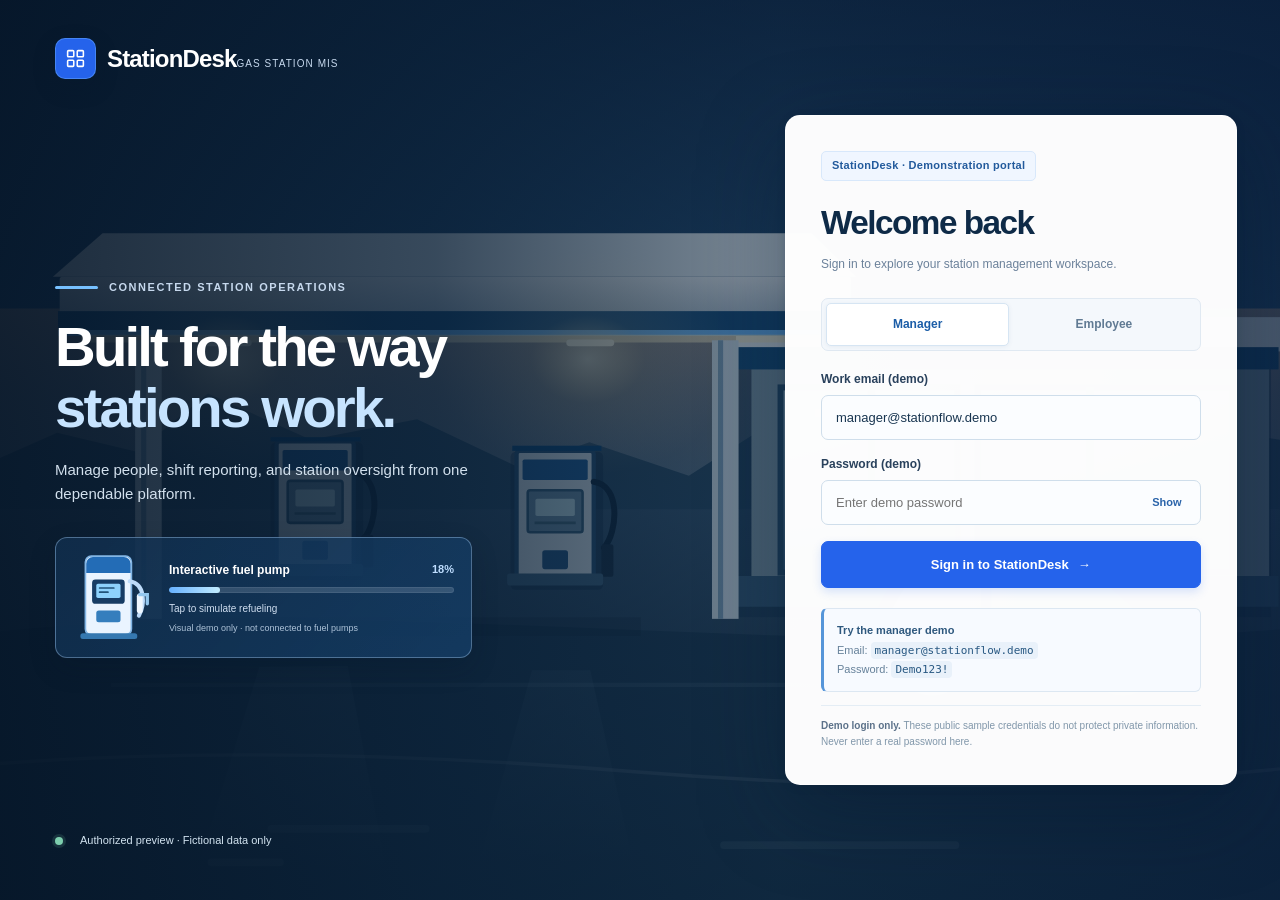
==== frontend-demo/index.html @ 0d411679 "feat(login): add premium station portal with interactive fuel pump" ====
<!doctype html>
<html lang="en">
<head>
  <meta charset="utf-8">
  <meta name="viewport" content="width=device-width, initial-scale=1">
  <meta name="theme-color" content="#2563eb">
  <meta name="description" content="Interactive, fictional Gas Station Management Information System public demo.">
  <meta http-equiv="Content-Security-Policy" content="default-src 'self'; base-uri 'self'; object-src 'none'; script-src 'self'; style-src 'self'; img-src 'self' data:; form-action 'self'">
  <title>StationDesk — Gas Station MIS Operations Portal</title>
  <link rel="stylesheet" href="./styles.css">
  <link rel="stylesheet" href="./workspace.css">
  <link rel="stylesheet" href="./login-portal.css">
  <script src="./core.js" defer></script>
  <script src="./app.js" defer></script>
</head>
<body>
  <div id="app">
    <main class="preload" aria-live="polite"><span class="spinner"></span><span>Preparing StationDesk workspace…</span></main>
  </div>
  <noscript><p class="noscript">This interactive demonstration requires JavaScript.</p></noscript>
</body>
</html>
---- frontend-demo/styles.css ----
/* StationFlow public demo — no external services or fonts */
:root{font-family:Inter,ui-sans-serif,system-ui,-apple-system,"Segoe UI",sans-serif;color:#17333a;background:#f5f7f8;font-synthesis:none;-webkit-font-smoothing:antialiased;--ink:#17333a;--muted:#84969b;--accent:#087b6e;--line:#e2e9eb;--shadow:0 8px 30px rgba(21,57,61,.04)}
*{box-sizing:border-box}body{margin:0;min-width:320px}button,input,select,textarea{font:inherit}button{cursor:pointer;transition:.2s}button:disabled{opacity:.55;cursor:not-allowed}button:hover:not(:disabled){filter:brightness(.97)}a{color:inherit}button:focus-visible,input:focus-visible,select:focus-visible,textarea:focus-visible{outline:3px solid #8ed5be;outline-offset:2px}
.preload{display:flex;align-items:center;justify-content:center;min-height:100vh;gap:12px}.spinner{width:20px;height:20px;border:3px solid #b7e3d6;border-top-color:#0c7b6b;border-radius:50%;animation:spin .9s linear infinite}@keyframes spin{to{transform:rotate(360deg)}}.noscript{padding:30px}
.login-shell{min-height:100vh;display:grid;grid-template-columns:minmax(0,1.07fr) minmax(370px,.93fr);background:#fff}.login-hero{background:radial-gradient(circle at 88% 88%,#246d60,transparent 44%),linear-gradient(125deg,#072831,#0e4448);padding:47px clamp(34px,6vw,93px);color:#fff;display:flex;flex-direction:column;justify-content:space-between;position:relative;overflow:hidden;min-height:710px}.login-hero:after{content:"";position:absolute;right:-250px;top:60px;width:500px;height:500px;border:1px solid #ffffff23;border-radius:50%;box-shadow:0 0 0 80px #ffffff07,0 0 0 160px #ffffff05;pointer-events:none}.brand{display:flex;align-items:center;gap:11px;font-size:22px;font-weight:800;letter-spacing:-.05em}.brand-mark{display:grid;place-items:center;width:39px;height:39px;border-radius:11px;color:#073f35;background:#c5f1d8;font-size:24px}.brand-dot{color:#9de2c5}.eyebrow{font-size:11px;font-weight:800;text-transform:uppercase;letter-spacing:.18em;color:#a1dec9}.login-message{max-width:650px;padding:52px 0}.login-message h1{font-size:clamp(45px,5.1vw,75px);line-height:1.07;letter-spacing:-.065em;margin:19px 0 22px}.login-message h1 em{color:#a8e9c5;font-style:normal}.login-message p{max-width:520px;color:#bed4d3;font-size:16px;line-height:1.75}.hero-cards{display:flex;flex-wrap:wrap;gap:12px;margin-top:34px}.hero-card{border:1px solid #ffffff35;border-radius:12px;background:#ffffff0d;padding:17px 21px;min-width:138px}.hero-card b{display:block;font-size:24px;letter-spacing:-.05em}.hero-card span{font-size:11px;color:#bcd8d4}.hero-footer{color:#b0cfca;font-size:12px}.pulse{display:inline-block;background:#95f1bc;width:8px;height:8px;border-radius:50%;margin-right:8px}
.login-form-side{padding:50px clamp(25px,6vw,110px);display:flex;align-items:center;justify-content:center}.auth-card{width:100%;max-width:445px}.pill{display:inline-flex;gap:7px;align-items:center;border:1px solid #bfe3d3;border-radius:50px;padding:7px 11px;background:#eff9f3;font-size:11px;color:#15745b;font-weight:800;margin-bottom:25px}.auth-card h2{font-size:35px;letter-spacing:-.055em;margin:0 0 9px}.subcopy{font-size:14px;color:var(--muted);line-height:1.7;margin:0 0 25px}.role-switch{display:grid;grid-template-columns:1fr 1fr;background:#f0f4f3;border-radius:12px;padding:5px;gap:5px;margin-bottom:24px}.role-switch button{border:0;border-radius:9px;background:transparent;padding:12px 8px;font-size:13px;font-weight:750;color:#738a8d}.role-switch button.active{background:#fff;color:#0c7366;box-shadow:0 2px 9px #1b554013}.field{display:block;margin-bottom:17px}.field span{display:block;font-size:12px;font-weight:750;margin-bottom:8px;color:#39575d}.field input,.field textarea,.field select,.select{width:100%;min-height:45px;border:1px solid #dbe5e7;border-radius:9px;background:#fff;padding:12px 13px;color:#25484d}.field textarea{min-height:83px;resize:vertical}.btn{border:1px solid transparent;background:var(--accent);color:#fff;border-radius:10px;padding:11px 17px;min-height:42px;display:inline-flex;align-items:center;justify-content:center;gap:8px;font-size:12px;font-weight:800}.btn.secondary{background:#fff;color:#36545b;border-color:#dbe5e7}.btn.ghost{background:#edf6f3;color:#0b7468}.btn.danger{background:#fff1ef;color:#a34a3f;border-color:#f2d7d1}.btn.small{padding:7px 12px;min-height:33px;font-size:11px;border-radius:8px}.btn.wide{width:100%}.auth-hint{border:1px solid #e1eeea;background:#f6faf8;border-radius:10px;padding:15px;font-size:12px;color:#60807b;line-height:1.8;margin:22px 0 14px}.auth-hint b{color:#23695b}.auth-hint code{color:#076e61;background:#e5f2ee;padding:2px 4px;border-radius:4px}.auth-notice{color:#95a5a8;font-size:11px;line-height:1.65}.error-line{font-size:12px;color:#a44747;background:#fff0ef;border-radius:8px;padding:10px 12px;margin:0 0 13px}
.app-shell{display:grid;grid-template-columns:241px minmax(0,1fr);min-height:100vh}.sidebar{position:sticky;top:0;height:100vh;background:#fff;border-right:1px solid var(--line);padding:26px 16px;display:flex;flex-direction:column;gap:23px}.sidebar .brand{font-size:20px;padding:0 8px}.sidebar .brand-mark{color:#fff;background:#0d8074}.nav-label{padding:16px 14px 9px;font-size:10px;color:#a1afb1;font-weight:850;letter-spacing:.14em;text-transform:uppercase}.nav-item{display:flex;align-items:center;gap:12px;width:100%;border:0;border-radius:9px;background:transparent;color:#7d9095;text-align:left;padding:13px;font-size:13px;font-weight:700;margin-bottom:4px}.nav-item.active{color:#0b796e;background:#e8f6f0}.nav-item:hover{background:#f0f7f4}.nav-icon{width:20px;text-align:center;font-size:17px}.nav-count{margin-left:auto;background:#fff0dc;color:#ab772c;padding:3px 8px;border-radius:50px;font-size:10px}.sidebar-bottom{margin-top:auto}.sidebar-note{border:1px solid #e1efe8;background:#f3f9f6;border-radius:11px;padding:14px;font-size:11px;line-height:1.6;color:#6e8982}.sidebar-note strong{display:block;color:#2a6659;font-size:12px;margin-bottom:5px}.side-profile{border-top:1px solid var(--line);padding:17px 5px 0;margin-top:17px;display:flex;align-items:center;gap:9px}.avatar{width:38px;height:38px;flex:0 0 38px;display:grid;place-items:center;background:#d3eee5;color:#0c7969;border-radius:50%;font-size:12px;font-weight:850}.side-profile b{display:block;font-size:12px}.side-profile small{display:block;color:#92a2a5;font-size:11px}.logout{margin-left:auto;background:transparent;border:0;color:#90a4a5;font-size:21px;padding:5px}
.main-area{min-width:0}.topbar{height:79px;background:#ffffffdb;border-bottom:1px solid var(--line);display:flex;align-items:center;justify-content:space-between;gap:15px;padding:0 clamp(20px,3.2vw,52px)}.top-title{font-size:13px;font-weight:750}.top-trail{color:#a0adb0;margin-right:8px}.top-actions{display:flex;align-items:center;gap:15px}.today-stamp{color:#91a2a7;font-size:12px}.select.station{min-width:193px;font-size:12px;font-weight:700;padding:10px;background:#fafbfb}.content{max-width:1480px;margin:auto;padding:37px clamp(20px,3.5vw,55px) 68px}.page-heading{display:flex;align-items:flex-start;justify-content:space-between;gap:15px;margin-bottom:27px}.page-heading h1{font-size:clamp(25px,2.4vw,34px);letter-spacing:-.055em;margin:0 0 6px}.page-heading p{color:#85989e;font-size:13px;margin:0;line-height:1.6}.page-actions{display:flex;gap:9px;flex-wrap:wrap}.demo-banner{border:1px solid #d8ebe2;background:#eff8f4;color:#477968;padding:11px 15px;border-radius:9px;font-size:12px;line-height:1.5;margin-bottom:23px}.demo-banner b{color:#167155}
.card{background:#fff;border:1px solid var(--line);border-radius:14px;box-shadow:var(--shadow)}.kpi-grid{display:grid;grid-template-columns:repeat(4,minmax(0,1fr));gap:15px;margin-bottom:19px}.kpi{padding:20px 21px;min-height:137px}.kpi-label{font-size:12px;color:#7f969a;font-weight:700;display:flex;align-items:center;justify-content:space-between;margin-bottom:17px}.kpi-icon{width:33px;height:33px;display:grid;place-items:center;background:#eef8f2;color:#15816c;border-radius:9px;font-size:17px}.kpi-value{font-size:clamp(20px,2vw,29px);font-weight:850;letter-spacing:-.055em}.kpi-foot{font-size:11px;color:#93a2a5;margin-top:8px}.kpi-foot strong{color:#12816b}.two-up{display:grid;grid-template-columns:minmax(0,1.6fr) minmax(300px,1fr);gap:18px;margin-bottom:19px}.card-header{padding:23px 23px 0;display:flex;align-items:center;justify-content:space-between;gap:10px}.card-header h2{font-size:16px;letter-spacing:-.025em;margin:0}.card-header p{font-size:11px;color:#98a8aa;margin:6px 0 0}.card-body{padding:18px 23px 24px}.mini-link{background:transparent;border:0;color:#10796c;font-size:12px;font-weight:850;padding:4px}.chart{display:flex;align-items:flex-end;justify-content:space-around;height:209px;border-bottom:1px solid #e1e8e9;gap:13px;margin:8px 0 31px;padding:10px 4px 0}.bar-col{flex:1;height:100%;min-width:22px;display:flex;flex-direction:column;align-items:center;justify-content:flex-end}.bar{width:min(100%,36px);min-height:6px;border-radius:6px 6px 0 0;background:#d0e9e1;position:relative}.bar.current{background:linear-gradient(0deg,#0e776b,#64bda2)}.bar-label{position:absolute;left:50%;bottom:-23px;transform:translateX(-50%);font-size:10px;color:#8da0a3}.chart-key{display:flex;align-items:center;gap:7px;color:#8d9fa3;font-size:11px}.chart-key i{width:8px;height:8px;border-radius:2px;background:#168571}.list-row{display:flex;align-items:center;gap:12px;border-bottom:1px solid #eef2f3;padding:13px 0}.list-row:last-child{border:0}.list-icon{width:37px;height:37px;flex:0 0 37px;border-radius:9px;background:#eff7f3;display:grid;place-items:center;font-size:16px}.list-main{flex:1;min-width:0}.list-main b{display:block;font-size:12px;overflow:hidden;text-overflow:ellipsis;white-space:nowrap}.list-main small{display:block;color:#93a5a9;font-size:11px;line-height:1.55;margin-top:4px}.list-tail{font-size:12px;font-weight:750;text-align:right;white-space:nowrap}.table-card{overflow:hidden}.table-wrap{overflow-x:auto}.data-table{border-collapse:collapse;text-align:left;width:100%;min-width:680px}.data-table th{background:#fafcfc;color:#91a3a7;font-size:10px;text-transform:uppercase;letter-spacing:.1em;font-weight:850;padding:15px 18px;border-bottom:1px solid var(--line)}.data-table td{font-size:12px;color:#537078;border-bottom:1px solid #eef1f2;padding:15px 18px;white-space:nowrap}.data-table tr:last-child td{border:0}.data-table td b{color:#21434b}.status{display:inline-flex;align-items:center;gap:6px;font-weight:850;font-size:10px;padding:6px 9px;border-radius:30px}.status:before{content:"";width:6px;height:6px;border-radius:50%;background:currentColor}.status.approved,.status.resolved{color:#17896f;background:#e8f7f0}.status.pending,.status.open{color:#aa7421;background:#fff3dc}.status.returned{color:#af5447;background:#fff0ec}.status.draft{color:#7c939c;background:#ebf0f1}.filters{display:flex;gap:8px;padding:16px;flex-wrap:wrap;border-bottom:1px solid var(--line)}.filter-btn{background:#fff;color:#7c9296;border:1px solid #e3e9ea;border-radius:8px;font-size:11px;font-weight:800;padding:9px 13px}.filter-btn.active{color:#087c6f;background:#ebf8f2;border-color:#bfe2d3}.empty{text-align:center;padding:45px 18px;color:#93a4a8;font-size:13px}.empty-emoji{font-size:32px;margin-bottom:9px}.review-grid,.team-grid{display:grid;grid-template-columns:repeat(auto-fill,minmax(260px,1fr));gap:15px}.review-card{padding:20px}.review-head{display:flex;justify-content:space-between;align-items:center;gap:8px}.review-card h3{font-size:16px;margin:17px 0 6px}.review-card p{color:#84999c;font-size:12px;margin:0 0 20px}.review-amount{font-size:25px;font-weight:850;letter-spacing:-.05em;margin-bottom:17px}.review-actions{display:flex;gap:8px}.review-actions .btn{flex:1}.alert-feed{display:grid;gap:13px}.alert-card{display:flex;align-items:center;gap:14px;padding:19px 22px}.alert-card .list-icon{background:#fff4e8}.alert-card .list-main small{white-space:normal}.team-member{padding:23px;display:flex;gap:13px;align-items:center}.team-member .avatar{width:47px;height:47px;flex-basis:47px}.team-member h3{margin:0 0 5px;font-size:13px}.team-member p{margin:0;color:#8b9b9e;font-size:12px}.info-card{padding:24px;color:#617b7e;font-size:13px;line-height:1.85}.info-card h2{font-size:18px;color:#20474d;margin:0 0 10px}.info-card code{color:#136c62;background:#edf7f4;padding:2px 5px;border-radius:4px}.kv{border-bottom:1px solid #eef2f2;display:flex;justify-content:space-between;gap:15px;padding:11px 0}.kv:last-child{border:0}.kv span{color:#8d9ea2}.kv b{color:#385a5f}
.modal-overlay{position:fixed;z-index:10;inset:0;background:#0a2d38a8;display:flex;align-items:center;justify-content:center;padding:18px;backdrop-filter:blur(4px)}.modal-panel{background:#fff;border-radius:17px;width:100%;max-width:570px;max-height:92vh;overflow:auto;padding:28px;box-shadow:0 30px 90px #09252842}.modal-panel h2{font-size:23px;letter-spacing:-.03em;margin:0 0 7px}.modal-panel>p{font-size:13px;color:#8a9a9e;margin:0 0 21px}.modal-grid{display:grid;grid-template-columns:1fr 1fr;column-gap:15px}.modal-controls{display:flex;justify-content:flex-end;gap:8px;flex-wrap:wrap;margin-top:20px}.modal-close{float:right;background:#eef5f2;border:0;color:#416961;border-radius:7px;font-size:20px;padding:4px 10px}.toast{position:fixed;z-index:30;bottom:24px;right:24px;background:#163d3e;color:#fff;padding:15px 20px;border-radius:11px;box-shadow:0 13px 33px #12393440;font-size:13px;max-width:calc(100vw - 32px)}.footer-note{color:#9aaaae;font-size:11px;padding-top:20px}.mobile-bar{display:none}
@media(max-width:1100px){.kpi-grid{grid-template-columns:repeat(2,minmax(0,1fr))}.two-up{grid-template-columns:1fr}.app-shell{grid-template-columns:216px minmax(0,1fr)}.sidebar{width:216px}.login-message h1{font-size:52px}}
@media(max-width:760px){.login-shell{grid-template-columns:1fr}.login-hero{min-height:410px;padding:27px}.login-message{padding:35px 0 10px}.login-message h1{font-size:44px}.login-message p{font-size:14px}.hero-cards{margin-top:22px}.hero-card{min-width:110px;padding:12px}.hero-card b{font-size:20px}.login-form-side{padding:42px 25px 65px}.auth-card h2{font-size:30px}.app-shell{display:block}.sidebar{display:none}.topbar{height:68px;padding:0 18px}.today-stamp{display:none}.select.station{min-width:130px;max-width:173px;font-size:11px}.mobile-bar{display:flex;position:sticky;bottom:0;background:#fff;z-index:5;border-top:1px solid var(--line);justify-content:space-around;padding:8px 5px max(8px,env(safe-area-inset-bottom))}.mobile-bar button{border:0;background:transparent;font-size:10px;color:#84999c;display:grid;gap:4px;justify-items:center;padding:4px;min-width:59px}.mobile-bar button span{font-size:18px}.mobile-bar button.active{color:#0c8271}.content{padding:25px 18px 45px}.page-heading{flex-direction:column}.kpi-grid{gap:10px}.kpi{padding:15px;min-height:120px}.kpi-value{font-size:22px}.kpi-label{font-size:11px}.kpi-icon{width:27px;height:27px}.card-header{padding:18px 18px 0}.card-body{padding:15px 18px 21px}.modal-grid{grid-template-columns:1fr}.modal-panel{padding:21px}.alert-card{flex-wrap:wrap}.alert-card>.btn{margin-left:51px}}
.pill.compact{margin:0}
.card-header.tight{padding-bottom:18px}
.select.station-text{display:inline-block}
.bar-36{height:36%}.bar-52{height:52%}.bar-44{height:44%}
.bar-68{height:68%}.bar-59{height:59%}.bar-77{height:77%}.bar-83{height:83%}
---- frontend-demo/workspace.css ----
/* StationDesk: ADS-inspired component system — adapted from documented
   Appsmith design-system tokens. Not an Appsmith application or affiliated.
   Uses OS system font stack; does not ship or redistribute font files. */
:root{
  --ds-primary:#2563eb;--ds-primary-hover:#1d4ed8;--ds-primary-active:#1e40af;
  --ds-text:#202939;--ds-subtle:#6a7585;--ds-muted:#99a4b3;
  --ds-border:#cdd5df;--ds-border-muted:#e3e8ef;--ds-gray:#f8fafc;
  --ds-gray-strong:#f1f5f9;--ds-white:#fff;--ds-success:#059669;
  --ds-warning:#b16f04;--ds-error:#df3737;
  --ds-radius:6px;--ds-gap-1:2px;--ds-gap-2:4px;--ds-gap-3:8px;
  --ds-gap-4:12px;--ds-gap-5:16px;--ds-gap-6:20px;--ds-gap-7:24px;
  --accent:var(--ds-primary);--accent-dark:var(--ds-primary-hover);
  --ink:var(--ds-text);--muted:var(--ds-subtle);--line:var(--ds-border-muted);
  --shadow:none;
  font-family:"PT Root UI",-apple-system,BlinkMacSystemFont,"Segoe UI",Ubuntu,Roboto,Arial,sans-serif;
  font-size:14px;font-weight:400;line-height:1.42;
  background:var(--ds-white);color:var(--ds-text);
  font-synthesis:none;
}
*,*::before,*::after{box-sizing:border-box}
body{background:#fff;color:var(--ds-text);font-family:inherit}
button,input,select,textarea{font-family:inherit;letter-spacing:normal}
button{transition:background-color .12s,border-color .12s,color .12s;box-shadow:none}
button:hover:not(:disabled){transform:none;filter:none}
button:focus-visible,input:focus-visible,select:focus-visible,textarea:focus-visible{
  outline:2px solid #5d75a3;outline-offset:2px;box-shadow:none
}
a{color:var(--ds-primary);text-decoration:underline;text-underline-offset:2px}
.ui-icon{width:16px;height:16px;flex-shrink:0;vertical-align:-3px}
.preload{color:var(--ds-primary)}.spinner{border-color:#dbeafe;border-top-color:var(--ds-primary)}

/* Navigation chrome */
.app-shell.workspace-shell{display:grid;grid-template-columns:224px minmax(0,1fr);min-height:100vh}
.workspace-shell .sidebar{
  width:224px;min-width:0;padding:0 10px 14px;gap:0;background:#fff;
  border-right:1px solid #e7e7e7;box-shadow:none;
  position:sticky;top:0;height:100vh;z-index:5;
}
.workspace-shell .side-brand{padding:16px 13px 15px;margin:0 -10px;border-bottom:1px solid #e7e7e7;background:#fff}
.workspace-shell .brand{display:flex;align-items:center;gap:9px;font-size:16px;font-weight:600;letter-spacing:-.02em;color:#191919;line-height:1.1}
.workspace-shell .brand-mark{
  flex:0 0 32px;width:32px;height:32px;border-radius:6px;
  background:var(--ds-primary);color:#fff;font-size:18px;
  box-shadow:none
}
.workspace-shell .brand-mark .ui-icon{width:19px;height:19px}
.workspace-shell .brand-dot{color:#191919}
.workspace-shell .brand-subtitle{display:block;margin-top:4px;color:#6b6b6b;font-size:10px;font-weight:400;letter-spacing:0;white-space:nowrap;text-transform:none}
.workspace-shell .side-site{margin:15px 0 12px;padding:12px;border-radius:var(--ds-radius);background:#f6f9fe;border:1px solid #dce8f8}
.workspace-shell .side-site-label{display:block;font-size:11px;font-weight:500;letter-spacing:0;color:#6b6b6b;margin:0 0 8px;text-transform:none}
.workspace-shell .side-site b{display:flex;align-items:center;gap:5px;color:#19385b;font-size:12px;font-weight:600;white-space:nowrap;overflow:hidden;text-overflow:ellipsis}
.workspace-shell .side-site .ui-icon{width:14px;height:14px;color:#575757}
.workspace-shell .side-site small{display:flex;align-items:center;justify-content:space-between;margin-top:6px;font-size:11px;color:#6b6b6b}
.workspace-shell .workspace-branch{line-height:1}.workspace-shell .workspace-branch .ui-icon{width:13px;height:13px}
.workspace-shell .sidebar nav{overflow-y:auto;min-height:0;scrollbar-width:thin;scrollbar-color:#ddd transparent}
.workspace-shell .nav-label{
  border:0;padding:13px 12px 6px;margin:4px 0 0;
  font-size:11px;font-weight:500;letter-spacing:0;color:#939393;text-transform:none
}
.workspace-shell .nav-label:first-child{margin-top:1px}
.workspace-shell .nav-item{
  display:flex;align-items:center;width:100%;gap:10px;
  min-height:36px;padding:7px 11px;margin:1px 0;
  border:1px solid transparent;border-radius:var(--ds-radius);
  background:transparent;color:#4c5664;font-size:12px;font-weight:400
}
.workspace-shell .nav-item:hover{background:#f2f7ff;color:#174ea6}
.workspace-shell .nav-item.active{background:#eaf2ff;color:#1d4ed8;font-weight:600;border-color:#cfe2ff;box-shadow:none}
.workspace-shell .nav-item .nav-icon{width:17px;height:17px;display:grid;place-items:center;font-size:unset;color:#6b6b6b}
.workspace-shell .nav-item .nav-icon .ui-icon{height:16px;width:16px}
.workspace-shell .nav-item.active .nav-icon{color:#2563eb}
.workspace-shell .nav-count{margin-left:auto;border-radius:4px;background:#dbeafe;color:#1e40af;font-size:10px;font-weight:600;padding:2px 6px}
.workspace-shell .sidebar-bottom{margin-top:auto;padding:7px 0 0}
.workspace-shell .sidebar-note{
  background:#fafafa;border:1px solid #ededed;border-radius:var(--ds-radius);
  padding:11px;color:#6b6b6b;font-size:11px;line-height:1.5
}
.workspace-shell .sidebar-note strong{color:#393939;font-size:11px;font-weight:600;letter-spacing:0;margin-bottom:4px}
.workspace-shell .side-profile{margin-top:13px;padding:12px 2px 0;border-top:1px solid #e7e7e7}
.workspace-shell .side-profile b{font-size:12px;font-weight:600;color:#303030}
.workspace-shell .side-profile small{font-size:11px;color:#6b6b6b}
.workspace-shell .avatar{width:34px;height:34px;flex:0 0 34px;border-radius:50%;background:#f1f1f1;color:#393939;font-size:11px;font-weight:600}
.workspace-shell .logout{display:grid;place-items:center;color:#6b6b6b;border-radius:4px;padding:7px}
.workspace-shell .logout:hover{background:#f1f1f1;color:#191919}

/* Header & page canvas */
.workspace-shell .main-area{background:#f4f7fb;min-width:0}
.workspace-shell .topbar{
  position:sticky;top:0;z-index:4;height:55px;
  padding:0 clamp(18px,2.7vw,38px);
  background:#142b49;border-bottom:1px solid #1e4065;box-shadow:none;
  display:flex;align-items:center;justify-content:space-between;gap:12px
}
.workspace-shell .top-title{display:flex;align-items:center;gap:8px;color:#ccc;font-size:12px;font-weight:400;white-space:nowrap}
.workspace-shell .workspace-icon{
  width:27px;height:27px;display:grid;place-items:center;border-radius:4px;
  background:#234a79;color:#fff;margin-right:4px
}
.workspace-shell .workspace-icon .ui-icon{width:16px;height:16px}
.workspace-shell .top-title strong{font-size:12px;font-weight:600;color:#fff}
.workspace-shell .top-trail{color:#b3b3b3;font-size:12px}
.workspace-shell .crumb-slash{padding-left:7px;color:#757575}
.workspace-shell .widget-environment{margin-left:8px;color:#e5eefb;background:#234a79;border:1px solid #345b85;border-radius:4px;font-size:11px;font-weight:400;padding:4px 8px}
.workspace-shell .top-actions{gap:10px}
.workspace-shell .today-stamp{font-size:11px;color:#c1c1c1}
.workspace-shell .select.station{
  min-width:172px;max-width:230px;height:31px;min-height:31px;
  padding:5px 11px;border-radius:4px;background:#203e63;
  border:1px solid #3c5c84;color:#fff;font-size:12px;font-weight:400
}
.workspace-shell .select.station option{background:#fff;color:#202939}
.workspace-shell .select.station-text{display:inline-flex;align-items:center}
.workspace-shell .top-role{width:28px;height:28px;flex:0 0 28px;display:grid;place-items:center;border-radius:50%;background:#f1f1f1;color:#4b4848;font-size:10px;font-weight:500}
.workspace-shell .content{padding:27px clamp(18px,2.9vw,42px) 64px;max-width:1530px;margin:auto}
.workspace-shell .page-heading{margin-bottom:20px;align-items:center;gap:12px}
.workspace-shell .page-heading h1{margin:0 0 5px;font-size:24px;line-height:1.25;letter-spacing:0;color:#202939;font-weight:600}
.workspace-shell .page-heading p{font-size:12px;color:#6a7585;line-height:1.5;margin:0}
.workspace-shell .page-actions{gap:8px}
.workspace-shell .demo-banner{
  background:#fff;border:1px solid #e3e8ef;border-left:3px solid #2563eb;
  padding:10px 13px;border-radius:4px;color:#6a7585;font-size:11px;margin-bottom:20px;line-height:1.5
}
.workspace-shell .demo-banner b{color:#2563eb;font-size:11px;font-weight:600;letter-spacing:0;text-transform:none}
.workspace-shell .footer-note{margin:23px 0 0;font-size:11px;color:#99a4b3}

/* Shared content containers and typographic hierarchy */
.workspace-shell .card{
  background:#fff;border:1px solid #e3e8ef;border-radius:6px;
  box-shadow:0 1px 3px rgba(32,41,57,.035)
}
.workspace-shell .kpi-grid{grid-template-columns:repeat(4,minmax(0,1fr));gap:12px;margin-bottom:26px}
.workspace-shell .kpi{border:1px solid #e3e8ef;min-height:118px;padding:16px;border-radius:6px;box-shadow:0 1px 3px #20293908}
.workspace-shell .kpi:before{display:none}
.workspace-shell .kpi-label{margin-bottom:16px;font-size:12px;color:#6a7585;font-weight:400;letter-spacing:0}
.workspace-shell .kpi-icon{width:26px;height:26px;background:#f8fafc;color:#6a7585;border-radius:4px}
.workspace-shell .kpi-icon .ui-icon{height:16px;width:16px}
.workspace-shell .kpi:nth-child(2) .kpi-icon,.workspace-shell .kpi:nth-child(3) .kpi-icon,.workspace-shell .kpi:nth-child(4) .kpi-icon{background:#f8fafc;color:#6a7585}
.workspace-shell .kpi-value{font-size:24px;font-weight:600;letter-spacing:-.02em;line-height:1.15;color:#202939}
.workspace-shell .kpi-foot{font-size:11px;color:#6a7585;margin-top:7px}
.workspace-shell .kpi-foot strong{color:#059669;font-weight:500}
.workspace-shell .enterprise-section-heading{margin:0 0 11px;display:flex;align-items:center;justify-content:space-between}
.workspace-shell .enterprise-section-heading.lower-heading{margin-top:25px}
.workspace-shell .enterprise-section-heading h2{margin:0 0 4px;font-size:16px;font-weight:600;letter-spacing:0;color:#202939}
.workspace-shell .enterprise-section-heading p{margin:0;font-size:12px;color:#6a7585}
.workspace-shell .section-caption,.workspace-shell .widget-type{
  display:inline-flex;align-items:center;gap:5px;
  border:1px solid #e3e8ef;padding:4px 7px;border-radius:4px;
  background:#f8fafc;color:#6a7585;
  font-size:11px;font-weight:400;letter-spacing:0;white-space:nowrap;text-transform:none
}
.workspace-shell .widget-type .ui-icon{height:13px;width:13px}
.workspace-shell .widget-count{border-radius:4px;background:#f1f5f9;color:#4c5664;font-size:11px;padding:3px 6px;margin-left:3px;font-weight:400}
.workspace-shell .card-header{padding:16px 18px 0}
.workspace-shell .card-header.tight{padding-bottom:13px}
.workspace-shell .card-header h2{color:#202939;font-size:14px;font-weight:600;letter-spacing:0}
.workspace-shell .card-header p{color:#6a7585;font-size:11px;margin-top:5px}
.workspace-shell .mini-link{font-size:12px;color:#2563eb;font-weight:500;text-decoration:none}
.workspace-shell .mini-link:hover{text-decoration:underline}
.workspace-shell .two-up{grid-template-columns:minmax(0,1.5fr) minmax(286px,1fr);gap:12px;margin-bottom:0}
.workspace-shell .card-body{padding:15px 18px 18px}
.workspace-shell .chart{border-color:#e3e8ef;margin:0 0 29px}
.workspace-shell .bar{background:#bfdbfe;border-radius:3px 3px 0 0}
.workspace-shell .bar.current{background:#2563eb}
.workspace-shell .chart-key{font-size:11px;color:#6a7585}
.workspace-shell .chart-key i{background:#2563eb}
.workspace-shell .list-row{border-bottom-color:#f1f5f9;padding:11px 0}
.workspace-shell .list-icon{background:#f1f5f9;border-radius:4px;color:#6a7585}
.workspace-shell .list-main b{font-size:12px;font-weight:500;color:#202939}
.workspace-shell .list-main small{font-size:11px;color:#6a7585}
.workspace-shell .list-tail{font-size:11px}

/* Interactive data tables */
.workspace-shell .table-card{overflow:hidden}
.workspace-shell .widget-table-heading{display:flex;align-items:center;justify-content:space-between;padding:15px 17px;border-bottom:1px solid #e3e8ef}
.workspace-shell .widget-table-heading b{display:block;font-size:14px;font-weight:600;margin-bottom:4px;color:#202939}
.workspace-shell .widget-table-heading span:not(.widget-type){display:block;color:#6a7585;font-size:11px}
.workspace-shell .widget-toolbar{display:flex;align-items:center;gap:8px;padding:9px 14px;border-bottom:1px solid #e3e8ef;background:#fff}
.workspace-shell .widget-search{flex:1;display:flex;align-items:center;gap:8px;min-width:0;max-width:360px;height:36px;padding:0 10px;border:1px solid #cdd5df;border-radius:6px;color:#6a7585;background:#fff}
.workspace-shell .widget-search .ui-icon{height:16px;width:16px}
.workspace-shell .widget-search input{flex:1;min-width:0;border:0;background:transparent;color:#202939;padding:8px 0;font-size:12px;height:32px;outline:none}
.workspace-shell .widget-search:focus-within{outline:2px solid #5d75a3;outline-offset:2px}
.workspace-shell .widget-search input:focus{outline:none;box-shadow:none}
.workspace-shell .filters{display:flex;gap:8px;flex-wrap:wrap;padding:10px 14px;background:#fff;border-bottom:1px solid #e3e8ef}
.workspace-shell .filter-btn{background:#fff;border:1px solid #cdd5df;color:#4c5664;border-radius:4px;min-height:24px;padding:4px 9px;font-size:12px;font-weight:400}
.workspace-shell .filter-btn:hover{background:#f8fafc}
.workspace-shell .filter-btn.active{background:#f1f1f1;border-color:#999;color:#202939;font-weight:500}
.workspace-shell .data-table th{padding:11px 14px;color:#6a7585;background:#f8fafc;border-top:1px solid #e3e8ef;border-bottom:1px solid #e3e8ef;font-size:11px;letter-spacing:0;font-weight:500;text-transform:none}
.workspace-shell .data-table td{padding:12px 14px;border-color:#e3e8ef;color:#4c5664;font-size:12px}
.workspace-shell .data-table td b{color:#202939;font-weight:500}
.workspace-shell .data-table tbody tr:hover{background:#f8fafc}
.workspace-shell .status{border-radius:4px;font-weight:500;font-size:11px;padding:4px 7px}
.workspace-shell .status:before{height:5px;width:5px}
.workspace-shell .status.approved,.workspace-shell .status.resolved{background:#ecfdf5;color:#059669}
.workspace-shell .status.pending,.workspace-shell .status.open{background:#fffbeb;color:#b16f04}
.workspace-shell .status.returned{background:#fff2f2;color:#ce4444}
.workspace-shell .status.draft{background:#f1f5f9;color:#6a7585}

/* ADS-like control sizing and variants */
.workspace-shell .btn,.auth-card .btn{
  display:inline-flex;align-items:center;justify-content:center;gap:8px;
  min-height:36px;height:auto;padding:8px 12px;
  border:1px solid #2563eb;border-radius:6px;
  background:#2563eb;color:#fff;font-size:14px;font-weight:600;
  line-height:18px;box-shadow:none;white-space:normal
}
.workspace-shell .btn:hover:not(:disabled),.auth-card .btn:hover:not(:disabled){background:#1d4ed8;border-color:#1d4ed8}
.workspace-shell .btn:active:not(:disabled),.auth-card .btn:active:not(:disabled){background:#1e40af;border-color:#1e40af}
.workspace-shell .btn.secondary,.auth-card .btn.secondary{background:#fff;color:#4c5664;border:1px solid #cdd5df}
.workspace-shell .btn.secondary:hover:not(:disabled),.auth-card .btn.secondary:hover:not(:disabled){background:#f1f5f9;border-color:#99a4b3}
.workspace-shell .btn.ghost{background:#fff;color:#4c5664;border:1px solid transparent}
.workspace-shell .btn.ghost:hover:not(:disabled){background:#f1f5f9}
.workspace-shell .btn.danger{background:#fff2f2;border:1px solid #ffb4b4;color:#df3737}
.workspace-shell .btn.danger:hover:not(:disabled){background:#ffebeb;border-color:#ffb4b4}
.workspace-shell .btn.small,.auth-card .btn.small{min-height:24px;padding:3px 9px;font-size:12px;font-weight:500;line-height:16px;gap:5px;border-radius:6px}
.workspace-shell .btn .ui-icon{width:15px;height:15px}
.workspace-shell .btn.small .ui-icon{width:13px;height:13px}
.workspace-shell .pill{display:inline-flex;align-items:center;border:1px solid #e3e8ef;background:#f8fafc;border-radius:4px;color:#6a7585;font-size:11px;font-weight:400;letter-spacing:0}
.workspace-shell .review-card{padding:18px;border-top:1px solid #e3e8ef}
.workspace-shell .review-card h3{font-weight:600;color:#202939}
.workspace-shell .review-amount{font-size:22px;font-weight:600;color:#202939}
.workspace-shell .team-member{border-top:1px solid #e3e8ef}
.workspace-shell .team-member h3{font-weight:500;color:#202939}
.workspace-shell .alert-card{border-left:3px solid #f59e0b}
.workspace-shell .alert-card .list-icon{background:#fffbeb;color:#a16207}
.workspace-shell .info-card h2{font-size:17px;font-weight:600;color:#202939}
.workspace-shell .info-card code{background:#f1f5f9;color:#4c5664}
.workspace-shell .kv{border-bottom:1px solid #e3e8ef}
.workspace-shell .kv b{color:#202939;font-weight:500}
.workspace-shell .field{margin-bottom:14px}
.workspace-shell .field span,.auth-card .field span{display:block;font-size:12px;color:#4c5664;font-weight:400;margin-bottom:7px}
.workspace-shell .field input,.workspace-shell .field select,.workspace-shell .field textarea,
.auth-card .field input,.auth-card .field textarea,.auth-card .field select{
  width:100%;min-height:36px;height:auto;border:1px solid #cdd5df;border-radius:6px;
  padding:8px 10px;color:#202939;background:#fff;
  font-size:14px;font-weight:400;line-height:18px
}
.workspace-shell .field textarea{min-height:72px}
.workspace-shell .field input:hover,.workspace-shell .field select:hover,
.workspace-shell .field textarea:hover,.auth-card .field input:hover{border-color:#99a4b3}
.workspace-shell .field input:focus,.workspace-shell .field select:focus,.workspace-shell .field textarea:focus,.auth-card .field input:focus{border-color:#4c5664;box-shadow:none}
.workspace-shell .modal-overlay{background:rgba(25,25,25,.52)}
.workspace-shell .modal-panel{border:1px solid #cdd5df;border-top:1px solid #cdd5df;border-radius:6px;box-shadow:0 16px 48px #10182730}
.workspace-shell .modal-panel h2{font-size:20px;line-height:1.3;letter-spacing:0;font-weight:600;color:#202939}
.workspace-shell .modal-panel>p{font-size:12px;color:#6a7585;line-height:1.55}
.workspace-shell .modal-close{border-radius:4px;background:#f1f5f9;color:#4c5664;font-size:18px}
.workspace-shell .toast{background:#202939;color:#fff;border-radius:6px;font-size:12px}
.workspace-shell .empty{color:#6a7585}
.workspace-shell .mobile-bar button .ui-icon{height:18px;width:18px}

/* Authentication page — same design system, not a marketing hero */
.login-shell{grid-template-columns:minmax(0,.88fr) minmax(400px,1.12fr);min-height:100vh;background:#fff}
.login-hero{background:linear-gradient(145deg,#102944 0%,#163a64 56%,#1e4e82 100%);min-height:680px;padding:40px clamp(32px,5.5vw,86px)}
.login-hero:after{border-color:#ffffff14;box-shadow:0 0 0 75px #ffffff06,0 0 0 145px #ffffff04}
.login-hero .brand{font-size:19px;color:#fff;font-weight:600;letter-spacing:0}
.login-hero .brand-mark{width:36px;height:36px;flex:0 0 36px;background:#2563eb;color:#fff;border-radius:6px;border:0;box-shadow:none}
.login-hero .brand-mark .ui-icon{height:20px;width:20px}
.login-hero .brand-dot{color:#fff}
.login-hero .brand-subtitle{color:#b3b3b3;font-size:11px;letter-spacing:0;font-weight:400}
.login-message{padding:55px 0}
.login-hero .eyebrow{color:#bfdbfe;font-size:12px;font-weight:500;letter-spacing:0;text-transform:none}
.login-message h1{font-size:clamp(40px,4.3vw,60px);letter-spacing:-.03em;font-weight:600;line-height:1.16;margin:19px 0}
.login-message h1 em{color:#b7d7ff;font-style:normal}
.login-message p{color:#d7d7d7;font-size:14px;line-height:1.65}
.login-hero .hero-card{border:1px solid #ffffff22;background:#ffffff08;border-radius:6px;padding:15px 18px}
.login-hero .hero-card b{font-weight:600;font-size:21px}
.login-hero .hero-card span{color:#b3b3b3;font-size:11px}
.login-hero .hero-footer{color:#aaa;font-size:11px}
.login-hero .pulse{background:#93c5fd}
.login-form-side{border-left:1px solid #e3e8ef;background:#fff;padding:45px clamp(28px,6vw,102px)}
.auth-card{max-width:405px}
.auth-card .pill{margin-bottom:21px;border:1px solid #e3e8ef;border-radius:4px;background:#f8fafc;color:#4c5664;font-size:11px;font-weight:500;padding:6px 9px;letter-spacing:0}
.auth-card h2{font-size:27px;font-weight:600;letter-spacing:-.02em;color:#202939}
.auth-card .subcopy{font-size:13px;color:#6a7585;line-height:1.6;margin-bottom:20px}
.auth-card .role-switch{background:#f8fafc;border:1px solid #e3e8ef;border-radius:6px;padding:4px;margin-bottom:22px}
.auth-card .role-switch button{border-radius:4px;color:#6a7585;font-size:12px;font-weight:400;min-height:34px}
.auth-card .role-switch button.active{color:#202939;background:#fff;border:1px solid #e3e8ef;box-shadow:0 1px 2px #20293914;font-weight:600}
.auth-card .field{margin-bottom:15px}
.auth-card .btn.wide{width:100%;min-height:36px;margin-top:1px}
.auth-card .auth-hint{margin:20px 0 13px;padding:12px 13px;border:1px solid #e3e8ef;border-left:3px solid #60a5fa;border-radius:6px;background:#f8fafc;color:#6a7585;font-size:12px;line-height:1.7}
.auth-card .auth-hint b{color:#202939;font-weight:600}
.auth-card .auth-hint code{background:#e3e8ef;color:#4c5664;font-size:11px}
.auth-card .auth-notice{font-size:11px;color:#6a7585;line-height:1.6}
.auth-card .error-line{border-radius:4px}

/* Responsive adaptation */
@media(max-width:1190px){
 .app-shell.workspace-shell{grid-template-columns:200px minmax(0,1fr)}
 .workspace-shell .sidebar{width:200px}
 .workspace-shell .kpi-grid{grid-template-columns:repeat(2,minmax(0,1fr))}
 .workspace-shell .two-up{grid-template-columns:1fr}
 .workspace-shell .today-stamp{display:none}
}
@media(max-width:760px){
 .app-shell.workspace-shell{display:block}
 .workspace-shell .sidebar{display:none}
 .workspace-shell .topbar{height:55px;padding:0 15px}
 .workspace-shell .top-trail{display:none}
 .workspace-shell .top-title strong{font-size:12px}
 .workspace-shell .widget-environment{display:none}
 .workspace-shell .select.station{min-width:120px;max-width:162px;font-size:11px}
 .workspace-shell .top-role{display:none}
 .workspace-shell .content{padding:20px 15px 38px}
 .workspace-shell .page-heading{align-items:flex-start;gap:10px}
 .workspace-shell .page-heading h1{font-size:22px}
 .workspace-shell .kpi-grid{gap:9px;margin-bottom:20px}
 .workspace-shell .kpi{min-height:116px;padding:12px}
 .workspace-shell .kpi-value{font-size:21px}
 .workspace-shell .kpi-icon{width:24px;height:24px}
 .workspace-shell .enterprise-section-heading{align-items:flex-start}
 .workspace-shell .section-caption{display:none}
 .workspace-shell .widget-toolbar{flex-wrap:wrap}
 .workspace-shell .widget-search{max-width:none;flex-basis:100%}
 .workspace-shell .mobile-bar{display:flex;position:sticky;bottom:0;z-index:4;background:#fff;border-top:1px solid #e3e8ef;box-shadow:none}
 .workspace-shell .mobile-bar button{color:#6a7585;font-size:10px}
 .workspace-shell .mobile-bar button.active{color:var(--ds-primary)}
 .workspace-shell .mobile-bar button span{font-size:15px;display:grid;place-items:center}
 .login-shell{grid-template-columns:1fr}
 .login-hero{min-height:360px;padding:27px}
 .login-message{padding:30px 0 10px}
 .login-message h1{font-size:39px}
 .login-message p{font-size:13px}
 .login-hero .hero-card{padding:10px 12px;min-width:95px}
 .login-hero .hero-card b{font-size:19px}
 .login-form-side{padding:37px 24px 57px;border-left:0}
}
@media(max-width:390px){
 .workspace-shell .kpi-icon{display:none}
 .workspace-shell .kpi-value{font-size:19px}
 .workspace-shell .select.station{min-width:105px;max-width:128px}
 .login-message h1{font-size:36px}
}


/* Dialogs and notifications render next to .workspace-shell (not inside it).
   Scope these global overlays explicitly to keep the visual system consistent. */
.modal-overlay{background:rgba(25,25,25,.52)}
.modal-panel{border:1px solid #cdd5df;border-radius:6px;box-shadow:0 16px 48px #10182730;background:#fff}
.modal-panel h2{font-size:20px;line-height:1.3;letter-spacing:0;font-weight:600;color:#202939}
.modal-panel>p{font-size:12px;color:#6a7585;line-height:1.55}
.modal-panel .field span{font-size:12px;color:#4c5664;font-weight:400;margin-bottom:7px}
.modal-panel .field input,.modal-panel .field textarea,.modal-panel .field select{
  width:100%;min-height:36px;height:auto;border:1px solid #cdd5df;border-radius:6px;
  padding:8px 10px;color:#202939;background:#fff;font-size:14px;font-weight:400;line-height:18px
}
.modal-panel .field textarea{min-height:72px}
.modal-panel .field input:hover,.modal-panel .field textarea:hover,.modal-panel .field select:hover{border-color:#99a4b3}
.modal-panel .field input:focus,.modal-panel .field textarea:focus,.modal-panel .field select:focus{border-color:#4c5664;box-shadow:none}
.modal-panel .btn{
  min-height:36px;padding:8px 12px;display:inline-flex;align-items:center;justify-content:center;gap:8px;
  border:1px solid #2563eb;border-radius:6px;background:#2563eb;color:#fff;font-size:14px;font-weight:600;line-height:18px;box-shadow:none
}
.modal-panel .btn:hover:not(:disabled){background:#1d4ed8;border-color:#1d4ed8}
.modal-panel .btn.secondary{background:#fff;color:#4c5664;border:1px solid #cdd5df}
.modal-panel .btn.secondary:hover:not(:disabled){background:#f1f5f9;border-color:#99a4b3}
.modal-panel .btn.danger{background:#fff2f2;border:1px solid #ffb4b4;color:#df3737}
.modal-panel .btn.danger:hover:not(:disabled){background:#ffebeb}
.modal-panel .modal-close{background:#f1f5f9;color:#4c5664;border-radius:4px}
.toast{background:#202939;color:#fff;border-radius:6px;font-size:12px;box-shadow:0 8px 28px #10182736}
.toast .btn.small{background:#4c5664;border:1px solid #6a7585;color:#fff;border-radius:4px;padding:4px 7px;min-height:24px}
---- frontend-demo/login-portal.css ----
/* StationDesk premium station portal — selected Option C.
   Fuel-pump animation is user-triggered only; nothing runs in a loop.
   Background: original vector forecourt; no third-party assets. */
.login-shell.station-portal {
  --portal-blue: #2563eb;
  min-height: 100vh;
  min-height: 100svh;
  display: grid;
  grid-template-columns: minmax(0,1fr) minmax(390px,500px);
  align-items: stretch;
  gap: 0;
  position: relative;
  isolation: isolate;
  overflow: hidden;
  background: #102944 url("./forecourt-scene.svg") center 55% / cover no-repeat;
}
.login-shell.station-portal::before {
  content: "";
  z-index: 0;
  position: absolute;
  inset: 0;
  background: linear-gradient(90deg,rgba(5,21,39,.90) 0%,rgba(8,29,51,.79) 34%,rgba(8,29,51,.48) 61%,rgba(8,28,55,.73) 100%);
  pointer-events: none;
}
.station-portal .login-hero {
  min-height: 640px;
  height: auto;
  position: relative;
  z-index:1;
  overflow: visible;
  padding: clamp(24px,3vw,42px) 24px clamp(34px,4vw,64px) clamp(26px,4.3vw,74px);
  display: flex;
  justify-content: space-between;
  gap: 30px;
  background: transparent;
  border: 0;
}
.station-portal .login-hero::after {display:none}
.station-portal .brand {align-items:center;gap:11px;font-size:24px;font-weight:650;letter-spacing:-.035em;color:white}
.station-portal .brand-mark {
  width:41px;height:41px;flex:0 0 41px;display:grid;place-items:center;
  background:#2563eb;border:1px solid #72b1ff6d;border-radius:10px;
  box-shadow:0 8px 22px #06192a35;color:#fff;
}
.station-portal .brand-mark .ui-icon{width:21px;height:21px}
.station-portal .brand-dot{color:#fff}
.station-portal .brand-subtitle{
  color:#c6d8ed;letter-spacing:.105em;font-size:10px;font-weight:500;
  margin-top:6px;text-transform:uppercase;white-space:normal;
}
.station-portal .login-message {
  max-width:620px;
  margin: 50px 0 8px;
  padding:0;
  position:relative;
  z-index:1;
}
.station-portal .login-message .eyebrow {
  display:flex;align-items:center;gap:11px;
  margin:0 0 20px;
  color:#c6d8ed;font-size:11px;font-weight:700;
  letter-spacing:.14em;text-transform:uppercase;
}
.station-portal .login-message .eyebrow::before{
  content:"";display:block;width:43px;height:3px;border-radius:2px;background:#77c1ff;
}
.station-portal .login-message h1 {
  max-width:650px;
  color:#fff;
  font-size:clamp(38px,4.4vw,65px);
  font-weight:730;
  letter-spacing:-.05em;
  line-height:1.09;
  margin:0 0 20px;
}
.station-portal .login-message h1 em{color:#c7e4ff;font-style:normal}
.station-portal .login-message p {
  max-width:445px;
  color:#d2e0ed;font-size:15px;line-height:1.6;margin:0;
}
.station-portal .hero-footer{
  position:relative;z-index:1;
  margin-top:16px;display:flex;align-items:center;gap:9px;
  color:#d2e3f0;font-size:11px;font-weight:450;
}
.station-portal .hero-footer .pulse{background:#7dceae;box-shadow:0 0 0 3px #7dceae22;animation:none}
.station-portal .login-form-side {
  position:relative;
  z-index:2;
  border:0;
  background:transparent;
  padding:24px clamp(26px,3vw,50px) 24px 0;
  display:flex;align-items:center;justify-content:center;
}
.station-portal .auth-card {
  width:100%;max-width:452px;
  padding:clamp(25px,2.75vw,42px);
  background:rgba(255,255,255,.985);
  border:1px solid #ffffffdc;
  border-radius:15px;
  box-shadow:0 24px 85px rgba(6,24,46,.38),0 2px 9px #10294422;
  color:#152b44;
}
.station-portal .auth-card .pill {
  margin:0 0 18px;
  padding:6px 10px;
  display:inline-flex;
  align-items:center;
  background:#f0f6ff;
  border:1px solid #d8e8fb;
  border-radius:5px;
  color:#225a9c;
  font-size:11px;font-weight:650;letter-spacing:.025em;text-transform:none;
}
.station-portal .auth-card h2{
  color:#0e2a47;
  font-size:clamp(27px,2.6vw,34px);
  font-weight:740;letter-spacing:-.045em;
  margin:0 0 8px;
}
.station-portal .auth-card .subcopy{color:#6b819a;font-size:12px;line-height:1.7;margin:0 0 24px}
.station-portal .role-switch{
  background:#f4f8fc;border:1px solid #e0e9f2;
  border-radius:7px;padding:4px;gap:3px;margin:0 0 20px;
}
.station-portal .role-switch button {
  color:#607a93;font-size:12px;font-weight:550;min-height:34px;border-radius:5px;
}
.station-portal .role-switch button.active{
  color:#1b5da7;background:white;border:1px solid #d6e5f3;
  box-shadow:0 1px 5px #294b6c12;
}
.station-portal .field{margin:0 0 16px}
.station-portal .field>span{
  display:block;margin:0 0 7px;font-size:12px;
  font-weight:600;color:#29415c;
}
.station-portal .field>input,
.station-portal .login-password input {
  display:block;width:100%;height:45px;min-height:45px;
  padding:11px 14px;
  background:#fbfdff;
  color:#183550;
  border:1px solid #cfdeeb;
  border-radius:7px;
  font-size:13px;font-weight:450;
  outline:none;box-shadow:none;
}
.station-portal .field input:hover{border-color:#9ebad2}
.station-portal .field input:focus{
  border-color:#4584d2;
  outline:2px solid #92c1ff8c;outline-offset:1px;
  box-shadow:none;
}
.station-portal .login-password{position:relative}
.station-portal .login-password input{padding-right:75px}
.station-portal .password-toggle{
  position:absolute;right:9px;top:50%;transform:translateY(-50%);
  background:transparent;border:0;border-radius:5px;
  padding:8px 10px;color:#2b64aa;cursor:pointer;
  font-size:11px;font-weight:650;
}
.station-portal .password-toggle:hover{background:#eef6ff}
.station-portal .auth-card .btn.wide{
  margin-top:6px;
  min-height:47px;width:100%;
  display:flex;align-items:center;justify-content:center;gap:9px;
  font-size:13px;font-weight:700;
  border-radius:7px;
  background:#2563eb;color:white;border:1px solid #2563eb;
  box-shadow:0 4px 10px #2563eb2b;
  transition:background-color .16s ease,box-shadow .16s ease,transform .16s ease;
}
.station-portal .auth-card .btn.wide:hover{
  background:#1d4ed8;border-color:#1d4ed8;
  transform:translateY(-1px);
  box-shadow:0 8px 17px #2563eb33;
}
.station-portal .auth-card .btn.wide:active{transform:translateY(0);box-shadow:0 2px 7px #2563eb22}
.station-portal .auth-card .error-line{margin:8px 0 11px;font-size:11px;border-radius:5px}
.station-portal .auth-card .auth-hint{
  padding:12px 13px;margin:20px 0 13px;
  border:1px solid #dce7f2;border-radius:6px;
  border-left:3px solid #5595d9;
  background:#f7faff;color:#66819a;
  font-size:11px;line-height:1.75;
}
.station-portal .auth-card .auth-hint b{color:#2e587e;font-size:11px;font-weight:700}
.station-portal .auth-card .auth-hint code{color:#285882;background:#e9f1fa;font-size:11px}
.station-portal .auth-card .auth-notice{
  padding-top:12px;margin:10px 0 0;
  border-top:1px solid #e4edf5;
  color:#8197aa;font-size:10px;line-height:1.55;
}
.station-portal .auth-card .auth-notice b{color:#5b7189;font-weight:700}

/* Interactive animated fuel-pump demo; activation only on click/tap. */
.station-portal .fuel-demo {
  margin-top:31px;
  width:min(100%,417px);
  min-height:114px;
  position:relative;
  display:grid;grid-template-columns:81px 1fr;align-items:center;gap:15px;
  padding:13px 17px;
  border:1px solid #9bc3eb6e;
  border-radius:12px;
  background:linear-gradient(135deg,#112f4ecf,#16416cba);
  color:#edf6ff;
  box-shadow:0 10px 27px rgba(4,22,40,.18);
  text-align:left;
  cursor:pointer;
}
.station-portal .fuel-demo:focus-visible{outline:2px solid #d8eaff;outline-offset:4px}
.station-portal .fuel-demo:hover{background:linear-gradient(135deg,#143758ec,#1c4f7fcb);border-color:#a1d0f2a3}
.station-portal .pump-illustration{display:grid;place-items:center;height:93px;width:79px;position:relative}
.station-portal .pump-illustration svg{width:76px;height:92px;overflow:visible}
.station-portal .pump-nozzle{
  transform-origin:75px 31px;
  transition:transform .68s cubic-bezier(.19,.84,.27,1);
}
.station-portal .fuel-demo:hover .pump-nozzle{transform:rotate(-9deg) translate(-1px,-1px)}
.station-portal .fuel-demo.is-fueled .pump-nozzle{transform:rotate(-16deg) translate(-2px,-2px)}
.station-portal .pump-ui{display:flex;align-items:center;justify-content:space-between;gap:8px;margin-bottom:8px}
.station-portal .pump-ui strong{font-size:12px;color:#fff;font-weight:700}
.station-portal .pump-percent{
  font-size:11px;font-variant-numeric:tabular-nums;
  color:#bfdeff;font-weight:700;
}
.station-portal .pump-meter{
  display:block;width:100%;height:6px;
  background:#e4f2ff29;border-radius:8px;overflow:hidden;
  box-shadow:inset 0 0 0 1px #dfedff15;
}
.station-portal .pump-meter-fill{
  display:block;height:100%;width:18%;
  background:linear-gradient(90deg,#67b1ff,#c1ecff);
  border-radius:inherit;
  transition:width 1150ms cubic-bezier(.18,.68,.32,1);
}
.station-portal .fuel-demo.is-fueled .pump-meter-fill{width:86%}
.station-portal .pump-instruction{
  display:block;margin-top:9px;
  font-size:10px;color:#cfdef0;line-height:1.4;
}
.station-portal .fuel-demo.is-fueled .pump-instruction{color:#c0f2dc}
.station-portal .pump-visual-caption{font-size:9px;color:#adc2d8;margin-top:6px;display:block}

/* Honor reduced-motion and keep the authentication card motionless. */
@media (prefers-reduced-motion:reduce){
 .station-portal .pump-nozzle,.station-portal .pump-meter-fill,.station-portal .btn.wide{transition:none!important}
 .station-portal .btn.wide:hover{transform:none!important}
}
@media(max-width:1100px) {
 .login-shell.station-portal{grid-template-columns:minmax(0,1fr) minmax(365px,480px)}
 .station-portal .login-hero{padding-left:30px;padding-right:12px}
 .station-portal .login-form-side{padding-right:25px}
 .station-portal .login-message h1{font-size:clamp(36px,4vw,53px)}
 .station-portal .login-message p{font-size:13px}
}
@media(max-width:810px){
 .login-shell.station-portal{grid-template-columns:1fr;gap:0;overflow:visible;min-height:100svh;background-position:38% center}
 .login-shell.station-portal::before{background:linear-gradient(180deg,#0a2139bb 0%,#0a2139b8 46%,#0a2139ef 100%)}
 .station-portal .login-hero{min-height:auto;padding:25px 22px 12px;gap:17px}
 .station-portal .login-message{margin:27px 0 5px}
 .station-portal .login-message h1{font-size:clamp(34px,7vw,48px);margin-bottom:10px}
 .station-portal .login-message p{font-size:13px}
 .station-portal .fuel-demo{margin-top:17px}
 .station-portal .login-form-side{padding:19px 20px 32px}
 .station-portal .auth-card{max-width:560px;padding:30px}
 .station-portal .hero-footer{display:none}
}
@media(max-width:450px){
 .station-portal .login-hero{padding:20px 17px 0}
 .station-portal .login-message{margin:22px 0 4px}
 .station-portal .login-message .eyebrow{font-size:9px;letter-spacing:.10em;margin-bottom:12px}
 .station-portal .login-message h1{font-size:33px}
 .station-portal .login-message p{font-size:12px}
 .station-portal .fuel-demo{min-height:88px;margin-top:15px;grid-template-columns:60px 1fr;padding:9px 12px;gap:10px}
 .station-portal .pump-illustration{width:60px;height:70px}
 .station-portal .pump-illustration svg{width:56px;height:70px}
 .station-portal .pump-ui strong{font-size:11px}
 .station-portal .pump-instruction{font-size:9px}
 .station-portal .login-form-side{padding:16px 13px 25px}
 .station-portal .auth-card{padding:24px 21px;border-radius:12px}
 .station-portal .auth-card h2{font-size:26px}
}
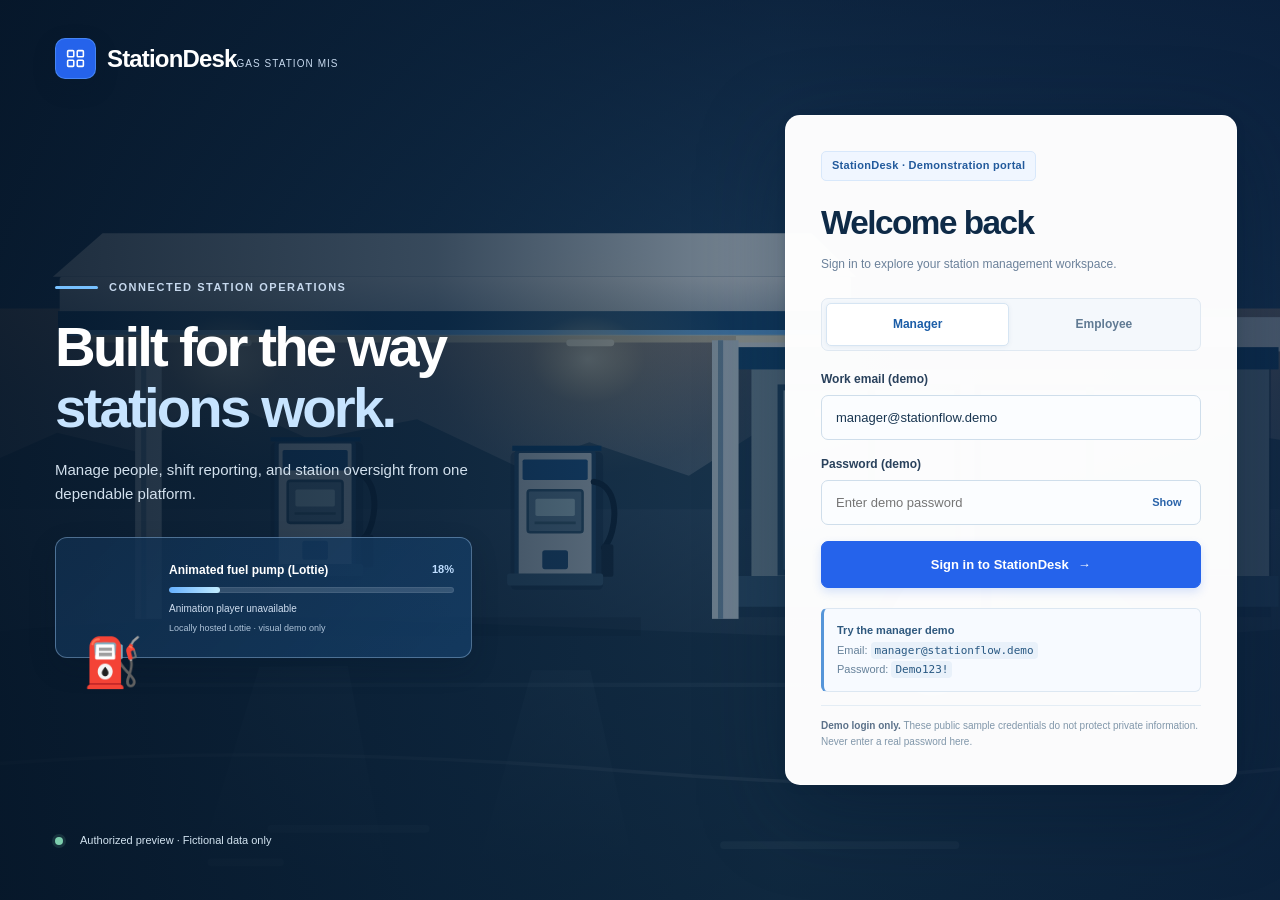
==== commit a1b403af: "feat(login): play native Lottie JSON fuel pump with vendored lottie-web" ====
--- a/frontend-demo/index.html
+++ b/frontend-demo/index.html
@@ -11,6 +11,7 @@
   <link rel="stylesheet" href="./workspace.css">
   <link rel="stylesheet" href="./login-portal.css">
   <script src="./core.js" defer></script>
+  <script src="./vendor/lottie-light.min.js" defer></script>
   <script src="./app.js" defer></script>
 </head>
 <body>
--- a/frontend-demo/login-portal.css
+++ b/frontend-demo/login-portal.css
@@ -194,7 +194,7 @@
 }
 .station-portal .auth-card .auth-notice b{color:#5b7189;font-weight:700}
 
-/* Interactive animated fuel-pump demo; activation only on click/tap. */
+/* Native Lottie JSON pump playback via the local lottie-web player. */
 .station-portal .fuel-demo {
   margin-top:31px;
   width:min(100%,417px);
@@ -214,12 +214,13 @@
 .station-portal .fuel-demo:hover{background:linear-gradient(135deg,#143758ec,#1c4f7fcb);border-color:#a1d0f2a3}
 .station-portal .pump-illustration{display:grid;place-items:center;height:93px;width:79px;position:relative}
 .station-portal .pump-illustration svg{width:76px;height:92px;overflow:visible}
-.station-portal .pump-nozzle{
-  transform-origin:75px 31px;
-  transition:transform .68s cubic-bezier(.19,.84,.27,1);
-}
-.station-portal .fuel-demo:hover .pump-nozzle{transform:rotate(-9deg) translate(-1px,-1px)}
-.station-portal .fuel-demo.is-fueled .pump-nozzle{transform:rotate(-16deg) translate(-2px,-2px)}
+.station-portal .lottie-canvas{
+  display:block;width:100%;height:100%;min-height:88px;
+  overflow:hidden;pointer-events:none;
+}
+.station-portal .lottie-canvas svg{width:100%!important;height:100%!important;display:block;overflow:visible}
+.station-portal .pump-fallback{font-size:48px;line-height:1}
+.station-portal .pump-fallback[hidden]{display:none}
 .station-portal .pump-ui{display:flex;align-items:center;justify-content:space-between;gap:8px;margin-bottom:8px}
 .station-portal .pump-ui strong{font-size:12px;color:#fff;font-weight:700}
 .station-portal .pump-percent{
@@ -247,7 +248,7 @@
 
 /* Honor reduced-motion and keep the authentication card motionless. */
 @media (prefers-reduced-motion:reduce){
- .station-portal .pump-nozzle,.station-portal .pump-meter-fill,.station-portal .btn.wide{transition:none!important}
+ .station-portal .pump-meter-fill,.station-portal .btn.wide{transition:none!important}
  .station-portal .btn.wide:hover{transform:none!important}
 }
 @media(max-width:1100px) {
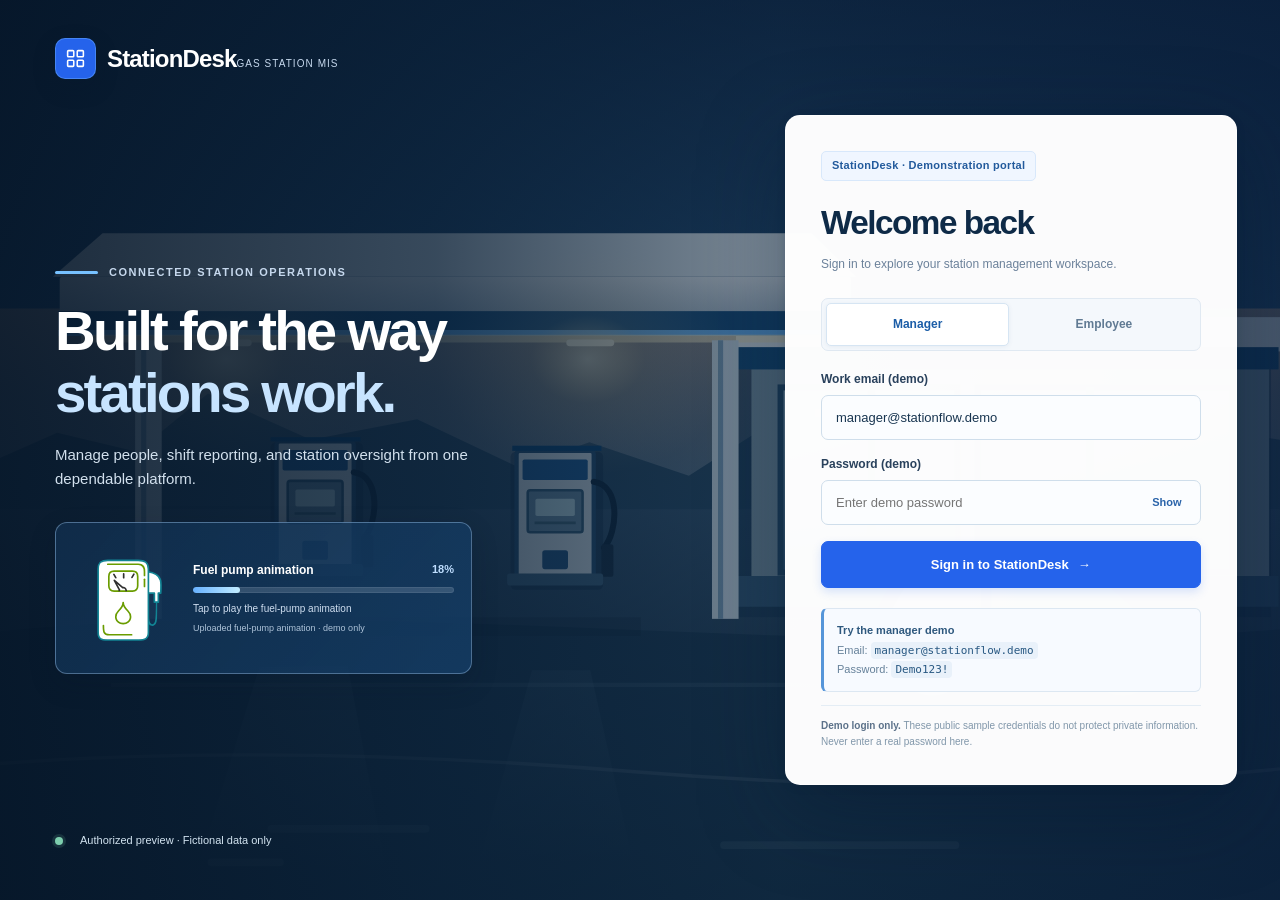
==== commit 6fa33bcb: "feat(login): install uploaded fuel pump animation with full Lottie playback" ====
--- a/frontend-demo/index.html
+++ b/frontend-demo/index.html
@@ -4,14 +4,14 @@
   <meta charset="utf-8">
   <meta name="viewport" content="width=device-width, initial-scale=1">
   <meta name="theme-color" content="#2563eb">
-  <meta name="description" content="Interactive, fictional Gas Station Management Information System public demo.">
+  <meta name="description" content="StationDesk Gas Station MIS — interactive fuel-pump animation and demonstration login.">
   <meta http-equiv="Content-Security-Policy" content="default-src 'self'; base-uri 'self'; object-src 'none'; script-src 'self'; style-src 'self'; img-src 'self' data:; form-action 'self'">
   <title>StationDesk — Gas Station MIS Operations Portal</title>
   <link rel="stylesheet" href="./styles.css">
   <link rel="stylesheet" href="./workspace.css">
   <link rel="stylesheet" href="./login-portal.css">
   <script src="./core.js" defer></script>
-  <script src="./vendor/lottie-light.min.js" defer></script>
+  <script src="./vendor/lottie.min.js" defer></script>
   <script src="./app.js" defer></script>
 </head>
 <body>
--- a/frontend-demo/login-portal.css
+++ b/frontend-demo/login-portal.css
@@ -198,9 +198,9 @@
 .station-portal .fuel-demo {
   margin-top:31px;
   width:min(100%,417px);
-  min-height:114px;
+  min-height:144px;
   position:relative;
-  display:grid;grid-template-columns:81px 1fr;align-items:center;gap:15px;
+  display:grid;grid-template-columns:104px 1fr;align-items:center;gap:16px;
   padding:13px 17px;
   border:1px solid #9bc3eb6e;
   border-radius:12px;
@@ -212,13 +212,13 @@
 }
 .station-portal .fuel-demo:focus-visible{outline:2px solid #d8eaff;outline-offset:4px}
 .station-portal .fuel-demo:hover{background:linear-gradient(135deg,#143758ec,#1c4f7fcb);border-color:#a1d0f2a3}
-.station-portal .pump-illustration{display:grid;place-items:center;height:93px;width:79px;position:relative}
-.station-portal .pump-illustration svg{width:76px;height:92px;overflow:visible}
+.station-portal .pump-illustration{display:grid;place-items:center;height:124px;width:102px;position:relative}
+.station-portal .pump-illustration svg{width:100%;height:100%;overflow:hidden}
 .station-portal .lottie-canvas{
-  display:block;width:100%;height:100%;min-height:88px;
+  display:block;width:100%;height:100%;min-height:0;
   overflow:hidden;pointer-events:none;
 }
-.station-portal .lottie-canvas svg{width:100%!important;height:100%!important;display:block;overflow:visible}
+.station-portal .lottie-canvas svg{width:100%!important;height:100%!important;display:block;overflow:hidden}
 .station-portal .pump-fallback{font-size:48px;line-height:1}
 .station-portal .pump-fallback[hidden]{display:none}
 .station-portal .pump-ui{display:flex;align-items:center;justify-content:space-between;gap:8px;margin-bottom:8px}
@@ -236,9 +236,10 @@
   display:block;height:100%;width:18%;
   background:linear-gradient(90deg,#67b1ff,#c1ecff);
   border-radius:inherit;
-  transition:width 1150ms cubic-bezier(.18,.68,.32,1);
+  transition:width 5500ms cubic-bezier(.18,.68,.32,1);
 }
 .station-portal .fuel-demo.is-fueled .pump-meter-fill{width:86%}
+.station-portal .fuel-demo.is-playing .pump-instruction{color:#b7d9ff}
 .station-portal .pump-instruction{
   display:block;margin-top:9px;
   font-size:10px;color:#cfdef0;line-height:1.4;
@@ -276,9 +277,9 @@
  .station-portal .login-message .eyebrow{font-size:9px;letter-spacing:.10em;margin-bottom:12px}
  .station-portal .login-message h1{font-size:33px}
  .station-portal .login-message p{font-size:12px}
- .station-portal .fuel-demo{min-height:88px;margin-top:15px;grid-template-columns:60px 1fr;padding:9px 12px;gap:10px}
- .station-portal .pump-illustration{width:60px;height:70px}
- .station-portal .pump-illustration svg{width:56px;height:70px}
+ .station-portal .fuel-demo{min-height:102px;margin-top:15px;grid-template-columns:74px 1fr;padding:9px 12px;gap:10px}
+ .station-portal .pump-illustration{width:73px;height:85px}
+ .station-portal .pump-illustration svg{width:100%;height:100%}
  .station-portal .pump-ui strong{font-size:11px}
  .station-portal .pump-instruction{font-size:9px}
  .station-portal .login-form-side{padding:16px 13px 25px}
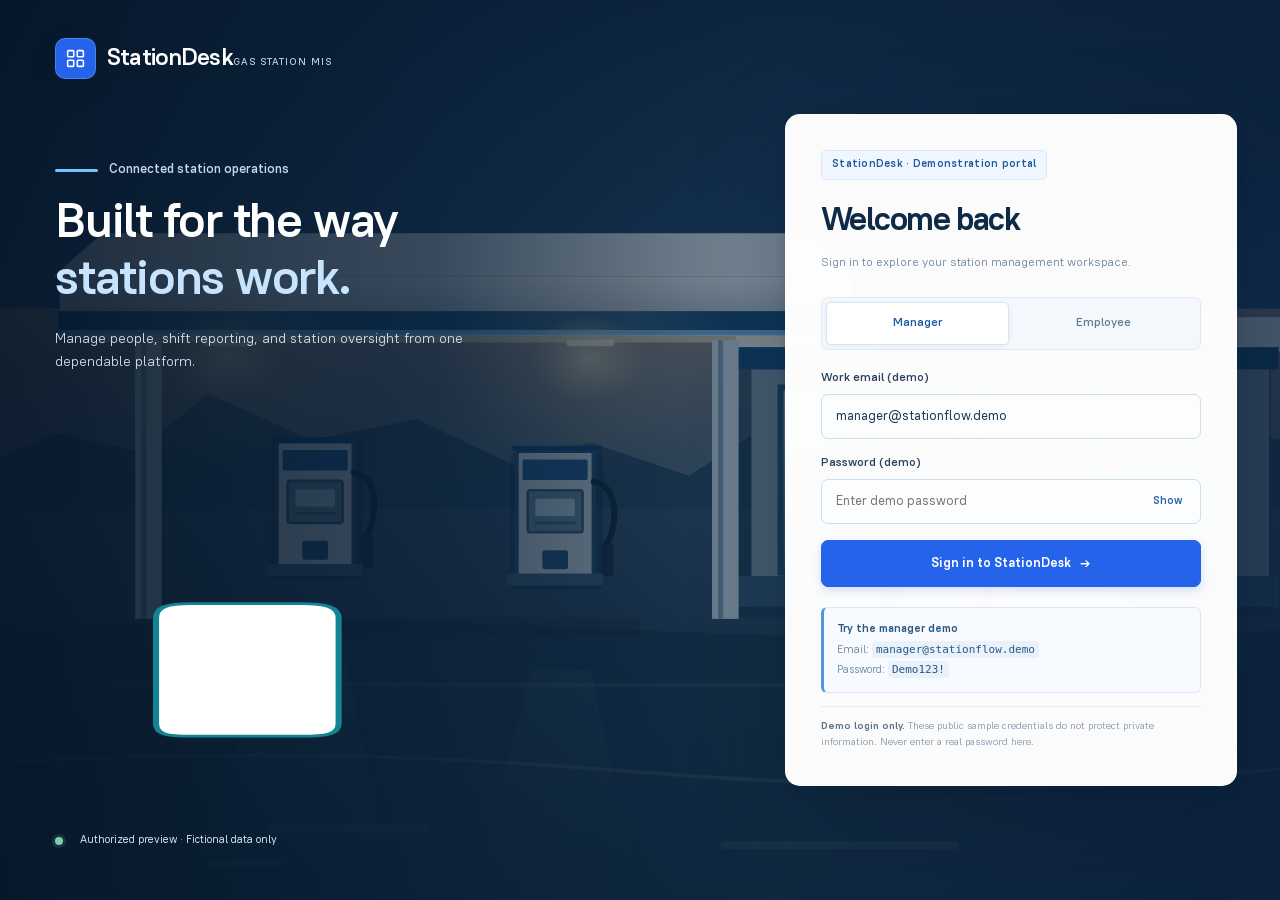
==== commit 48696e9b: "style(login): load authentic Appsmith PT Root UI variable font" ====
--- a/frontend-demo/index.html
+++ b/frontend-demo/index.html
@@ -7,6 +7,7 @@
   <meta name="description" content="StationDesk Gas Station MIS — interactive fuel-pump animation and demonstration login.">
   <meta http-equiv="Content-Security-Policy" content="default-src 'self'; base-uri 'self'; object-src 'none'; script-src 'self'; style-src 'self'; img-src 'self' data:; form-action 'self'">
   <title>StationDesk — Gas Station MIS Operations Portal</title>
+  <link rel="preload" href="./fonts/pt-root-ui-vf.woff2" as="font" type="font/woff2" crossorigin>
   <link rel="stylesheet" href="./styles.css">
   <link rel="stylesheet" href="./workspace.css">
   <link rel="stylesheet" href="./login-portal.css">
--- a/frontend-demo/workspace.css
+++ b/frontend-demo/workspace.css
@@ -1,6 +1,7 @@
 /* StationDesk: ADS-inspired component system — adapted from documented
    Appsmith design-system tokens. Not an Appsmith application or affiliated.
-   Uses OS system font stack; does not ship or redistribute font files. */
+   Uses OS system font stack for the dashboard; the login page self-hosts
+   Appsmith-style PT Root UI under its own SIL OFL license. */
 :root{
   --ds-primary:#2563eb;--ds-primary-hover:#1d4ed8;--ds-primary-active:#1e40af;
   --ds-text:#202939;--ds-subtle:#6a7585;--ds-muted:#99a4b3;
--- a/frontend-demo/login-portal.css
+++ b/frontend-demo/login-portal.css
@@ -1,8 +1,19 @@
+/* Real Appsmith typeface: PT Root UI, using Paratype's OFL-licensed variable font.
+   The font is self-hosted so visitors see it without installing anything. */
+@font-face {
+  font-family:"PTRootUI";
+  src:url("./fonts/pt-root-ui-vf.woff2") format("woff2");
+  font-style:normal;
+  font-weight:300 700;
+  font-display:swap;
+}
+
 /* StationDesk premium station portal — selected Option C.
    Fuel-pump animation is user-triggered only; nothing runs in a loop.
    Background: original vector forecourt; no third-party assets. */
 .login-shell.station-portal {
   --portal-blue: #2563eb;
+  font-family:"PTRootUI",-apple-system,BlinkMacSystemFont,"Segoe UI",Ubuntu,Roboto,Arial,sans-serif;
   min-height: 100vh;
   min-height: 100svh;
   display: grid;
@@ -50,16 +61,20 @@
 }
 .station-portal .login-message {
   max-width:620px;
-  margin: 50px 0 8px;
+  margin:50px 0 8px;
   padding:0;
   position:relative;
   z-index:1;
+  /* Same enterprise/system font as the sign-in form and MIS workspace. */
+  font-family:"PTRootUI",-apple-system,BlinkMacSystemFont,"Segoe UI",Ubuntu,Roboto,Arial,sans-serif;
+  font-style:normal;
 }
 .station-portal .login-message .eyebrow {
   display:flex;align-items:center;gap:11px;
-  margin:0 0 20px;
-  color:#c6d8ed;font-size:11px;font-weight:700;
-  letter-spacing:.14em;text-transform:uppercase;
+  margin:0 0 17px;
+  color:#c6d8ed;
+  font-family:inherit;font-size:13px;font-weight:600;
+  letter-spacing:0;text-transform:none;
 }
 .station-portal .login-message .eyebrow::before{
   content:"";display:block;width:43px;height:3px;border-radius:2px;background:#77c1ff;
@@ -67,16 +82,24 @@
 .station-portal .login-message h1 {
   max-width:650px;
   color:#fff;
-  font-size:clamp(38px,4.4vw,65px);
-  font-weight:730;
-  letter-spacing:-.05em;
-  line-height:1.09;
-  margin:0 0 20px;
-}
-.station-portal .login-message h1 em{color:#c7e4ff;font-style:normal}
+  font-family:inherit;
+  font-size:clamp(36px,3.85vw,54px);
+  font-style:normal;
+  font-weight:650;
+  letter-spacing:-.025em;
+  line-height:1.16;
+  margin:0 0 17px;
+}
+.station-portal .login-message h1 em{color:#c7e4ff;font-family:inherit;font-style:normal;font-weight:inherit}
 .station-portal .login-message p {
   max-width:445px;
-  color:#d2e0ed;font-size:15px;line-height:1.6;margin:0;
+  color:#d2e0ed;
+  font-family:inherit;
+  font-size:14px;
+  font-weight:400;
+  letter-spacing:0;
+  line-height:1.65;
+  margin:0;
 }
 .station-portal .hero-footer{
   position:relative;z-index:1;
@@ -194,77 +217,87 @@
 }
 .station-portal .auth-card .auth-notice b{color:#5b7189;font-weight:700}
 
-/* Native Lottie JSON pump playback via the local lottie-web player. */
+/* Only motion on the login screen: user's actual Lottie fuel pump. */
+.station-portal button,
+.station-portal .pulse {
+  animation: none !important;
+  transition: none !important;
+}
+.station-portal button:hover,
+.station-portal button:active { transform:none !important; }
 .station-portal .fuel-demo {
-  margin-top:31px;
-  width:min(100%,417px);
-  min-height:144px;
-  position:relative;
-  display:grid;grid-template-columns:104px 1fr;align-items:center;gap:16px;
-  padding:13px 17px;
-  border:1px solid #9bc3eb6e;
+  margin:14px 0 0;
+  padding:0;
+  width:min(100%,390px);
+  min-height:0;
+  display:block;
+  text-align:center;
+  border:0;
   border-radius:12px;
-  background:linear-gradient(135deg,#112f4ecf,#16416cba);
-  color:#edf6ff;
-  box-shadow:0 10px 27px rgba(4,22,40,.18);
-  text-align:left;
+  background:transparent;
+  box-shadow:none;
   cursor:pointer;
-}
-.station-portal .fuel-demo:focus-visible{outline:2px solid #d8eaff;outline-offset:4px}
-.station-portal .fuel-demo:hover{background:linear-gradient(135deg,#143758ec,#1c4f7fcb);border-color:#a1d0f2a3}
-.station-portal .pump-illustration{display:grid;place-items:center;height:124px;width:102px;position:relative}
-.station-portal .pump-illustration svg{width:100%;height:100%;overflow:hidden}
-.station-portal .lottie-canvas{
-  display:block;width:100%;height:100%;min-height:0;
-  overflow:hidden;pointer-events:none;
-}
-.station-portal .lottie-canvas svg{width:100%!important;height:100%!important;display:block;overflow:hidden}
-.station-portal .pump-fallback{font-size:48px;line-height:1}
+  -webkit-tap-highlight-color:transparent;
+}
+.station-portal .fuel-demo:hover,
+.station-portal .fuel-demo:active {
+  background:transparent;
+  border:0;
+  box-shadow:none;
+  filter:none;
+}
+.station-portal .fuel-demo:focus-visible {
+  outline:2px solid #d8eaff;
+  outline-offset:3px;
+}
+.station-portal .pump-illustration {
+  display:block;
+  width:100%;
+  aspect-ratio:1/1;
+  height:auto;
+  min-height:0;
+  overflow:hidden;
+}
+.station-portal .lottie-canvas {
+  display:block;
+  width:100%;
+  height:100%;
+  overflow:hidden;
+  pointer-events:none;
+}
+.station-portal .lottie-canvas svg {
+  display:block;
+  width:100%!important;
+  height:100%!important;
+  overflow:hidden;
+}
+.station-portal .pump-fallback {
+  display:grid;
+  place-items:center;
+  width:100%;height:100%;
+  font-size:100px;
+}
 .station-portal .pump-fallback[hidden]{display:none}
-.station-portal .pump-ui{display:flex;align-items:center;justify-content:space-between;gap:8px;margin-bottom:8px}
-.station-portal .pump-ui strong{font-size:12px;color:#fff;font-weight:700}
-.station-portal .pump-percent{
-  font-size:11px;font-variant-numeric:tabular-nums;
-  color:#bfdeff;font-weight:700;
-}
-.station-portal .pump-meter{
-  display:block;width:100%;height:6px;
-  background:#e4f2ff29;border-radius:8px;overflow:hidden;
-  box-shadow:inset 0 0 0 1px #dfedff15;
-}
-.station-portal .pump-meter-fill{
-  display:block;height:100%;width:18%;
-  background:linear-gradient(90deg,#67b1ff,#c1ecff);
-  border-radius:inherit;
-  transition:width 5500ms cubic-bezier(.18,.68,.32,1);
-}
-.station-portal .fuel-demo.is-fueled .pump-meter-fill{width:86%}
-.station-portal .fuel-demo.is-playing .pump-instruction{color:#b7d9ff}
-.station-portal .pump-instruction{
-  display:block;margin-top:9px;
-  font-size:10px;color:#cfdef0;line-height:1.4;
-}
-.station-portal .fuel-demo.is-fueled .pump-instruction{color:#c0f2dc}
-.station-portal .pump-visual-caption{font-size:9px;color:#adc2d8;margin-top:6px;display:block}
 
 /* Honor reduced-motion and keep the authentication card motionless. */
 @media (prefers-reduced-motion:reduce){
- .station-portal .pump-meter-fill,.station-portal .btn.wide{transition:none!important}
+ .station-portal .btn.wide{transition:none!important}
  .station-portal .btn.wide:hover{transform:none!important}
 }
 @media(max-width:1100px) {
  .login-shell.station-portal{grid-template-columns:minmax(0,1fr) minmax(365px,480px)}
  .station-portal .login-hero{padding-left:30px;padding-right:12px}
  .station-portal .login-form-side{padding-right:25px}
- .station-portal .login-message h1{font-size:clamp(36px,4vw,53px)}
+ .station-portal .login-message h1{font-size:clamp(34px,3.8vw,48px)}
  .station-portal .login-message p{font-size:13px}
 }
 @media(max-width:810px){
+ .station-portal .fuel-demo{margin:10px auto 0;width:min(100%,330px)}
  .login-shell.station-portal{grid-template-columns:1fr;gap:0;overflow:visible;min-height:100svh;background-position:38% center}
  .login-shell.station-portal::before{background:linear-gradient(180deg,#0a2139bb 0%,#0a2139b8 46%,#0a2139ef 100%)}
  .station-portal .login-hero{min-height:auto;padding:25px 22px 12px;gap:17px}
  .station-portal .login-message{margin:27px 0 5px}
- .station-portal .login-message h1{font-size:clamp(34px,7vw,48px);margin-bottom:10px}
+ .station-portal .login-message h1{font-size:clamp(32px,6.2vw,44px);margin-bottom:12px}
  .station-portal .login-message p{font-size:13px}
  .station-portal .fuel-demo{margin-top:17px}
  .station-portal .login-form-side{padding:19px 20px 32px}
@@ -272,16 +305,17 @@
  .station-portal .hero-footer{display:none}
 }
 @media(max-width:450px){
+ .station-portal .fuel-demo{margin:8px auto 0;width:min(100%,290px)}
  .station-portal .login-hero{padding:20px 17px 0}
  .station-portal .login-message{margin:22px 0 4px}
- .station-portal .login-message .eyebrow{font-size:9px;letter-spacing:.10em;margin-bottom:12px}
- .station-portal .login-message h1{font-size:33px}
- .station-portal .login-message p{font-size:12px}
- .station-portal .fuel-demo{min-height:102px;margin-top:15px;grid-template-columns:74px 1fr;padding:9px 12px;gap:10px}
- .station-portal .pump-illustration{width:73px;height:85px}
- .station-portal .pump-illustration svg{width:100%;height:100%}
- .station-portal .pump-ui strong{font-size:11px}
- .station-portal .pump-instruction{font-size:9px}
+ .station-portal .login-message .eyebrow{font-size:12px;letter-spacing:0;margin-bottom:12px}
+ .station-portal .login-message h1{font-size:32px}
+ .station-portal .login-message p{font-size:13px}
+ 
+ 
+ 
+ 
+ 
  .station-portal .login-form-side{padding:16px 13px 25px}
  .station-portal .auth-card{padding:24px 21px;border-radius:12px}
  .station-portal .auth-card h2{font-size:26px}
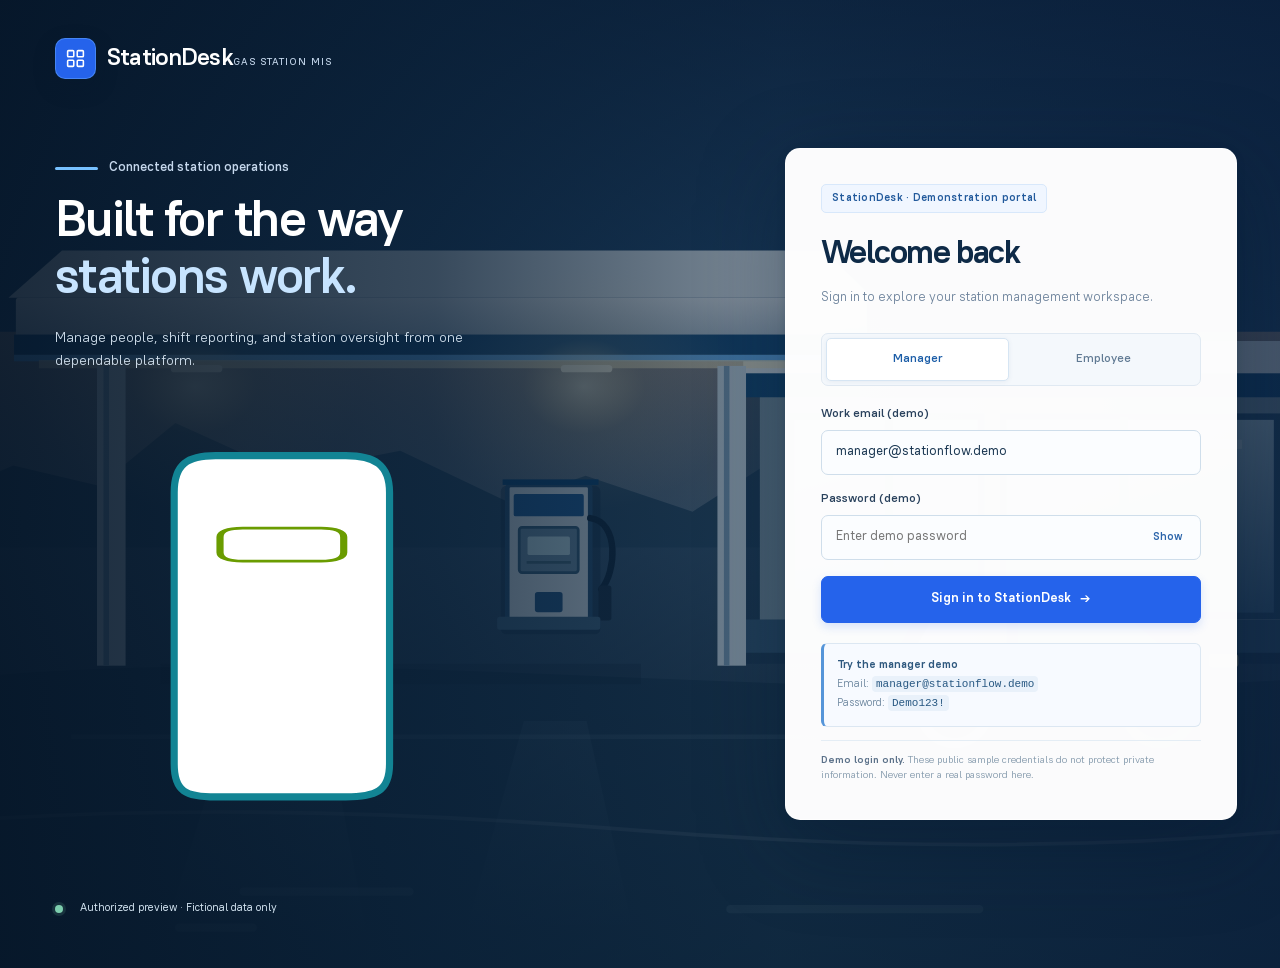
==== commit 80379a98: "Load polished StationDesk styles and respect mobile safe areas" ====
--- a/frontend-demo/index.html
+++ b/frontend-demo/index.html
@@ -2,7 +2,7 @@
 <html lang="en">
 <head>
   <meta charset="utf-8">
-  <meta name="viewport" content="width=device-width, initial-scale=1">
+  <meta name="viewport" content="width=device-width, initial-scale=1, viewport-fit=cover">
   <meta name="theme-color" content="#2563eb">
   <meta name="description" content="StationDesk Gas Station MIS — interactive fuel-pump animation and demonstration login.">
   <meta http-equiv="Content-Security-Policy" content="default-src 'self'; base-uri 'self'; object-src 'none'; script-src 'self'; style-src 'self'; img-src 'self' data:; form-action 'self'">
@@ -11,13 +11,14 @@
   <link rel="stylesheet" href="./styles.css">
   <link rel="stylesheet" href="./workspace.css">
   <link rel="stylesheet" href="./login-portal.css">
+  <link rel="stylesheet" href="./polish.css">
   <script src="./core.js" defer></script>
   <script src="./vendor/lottie.min.js" defer></script>
   <script src="./app.js" defer></script>
 </head>
 <body>
   <div id="app">
-    <main class="preload" aria-live="polite"><span class="spinner"></span><span>Preparing StationDesk workspace…</span></main>
+    <main class="preload" aria-live="polite"><span>Preparing StationDesk workspace…</span></main>
   </div>
   <noscript><p class="noscript">This interactive demonstration requires JavaScript.</p></noscript>
 </body>
--- a/frontend-demo/login-portal.css
+++ b/frontend-demo/login-portal.css
@@ -233,22 +233,9 @@
   display:block;
   text-align:center;
   border:0;
-  border-radius:12px;
   background:transparent;
   box-shadow:none;
-  cursor:pointer;
-  -webkit-tap-highlight-color:transparent;
-}
-.station-portal .fuel-demo:hover,
-.station-portal .fuel-demo:active {
-  background:transparent;
-  border:0;
-  box-shadow:none;
-  filter:none;
-}
-.station-portal .fuel-demo:focus-visible {
-  outline:2px solid #d8eaff;
-  outline-offset:3px;
+  pointer-events:none; /* Decorative visual, not a button. */
 }
 .station-portal .pump-illustration {
   display:block;
--- a/frontend-demo/polish.css
+++ b/frontend-demo/polish.css
@@ -0,0 +1,161 @@
+/* StationDesk design-engineering polish, guided by emilkowalski/skills.
+   Keep the supplied fuel-pump Lottie as the only decorative animation.
+   All interaction feedback below is instantaneous (no extra motion). */
+
+/* Shared typography and interaction foundations */
+:root {
+  font-family:"PTRootUI",-apple-system,BlinkMacSystemFont,"Segoe UI",Ubuntu,Roboto,Arial,sans-serif;
+  font-variant-numeric:tabular-nums;
+  text-rendering:optimizeLegibility;
+}
+html { scroll-behavior:auto; }
+button, a, select, [role="button"] { touch-action:manipulation; }
+button { -webkit-user-select:none; user-select:none; -webkit-tap-highlight-color:transparent; }
+a, select { -webkit-tap-highlight-color:transparent; }
+button, .workspace-shell button, .station-portal button {
+  transition:none !important;
+  animation:none !important;
+}
+button:disabled { cursor:not-allowed; }
+button:focus-visible, a:focus-visible, select:focus-visible,
+input:focus-visible, textarea:focus-visible, [tabindex="0"]:focus-visible {
+  outline:2px solid #2563eb;
+  outline-offset:3px;
+}
+
+/* A quieter, clearer Appsmith-like operations workspace */
+.workspace-shell .main-area { min-width:0; min-height:100vh; min-height:100dvh; }
+.workspace-shell .content { min-width:0; }
+.workspace-shell .page-heading h1 { letter-spacing:-.025em; line-height:1.2; }
+.workspace-shell .page-heading p { font-size:13px; }
+.workspace-shell .card { box-shadow:0 1px 2px rgba(22,40,70,.035); }
+.workspace-shell .card-header h2,
+.workspace-shell .enterprise-section-heading h2 { letter-spacing:-.01em; }
+.workspace-shell .kpi-value,.workspace-shell .review-amount {
+  font-feature-settings:"tnum" 1;
+  overflow-wrap:anywhere;
+}
+.workspace-shell .kpi-foot,.workspace-shell .page-heading p { overflow-wrap:anywhere; }
+.workspace-shell .side-site b,.workspace-shell .side-profile,
+.workspace-shell .list-main,.workspace-shell .team-member > div { min-width:0; }
+.workspace-shell .side-profile b,.workspace-shell .side-profile small,
+.workspace-shell .team-member h3,.workspace-shell .team-member p {
+  overflow-wrap:anywhere;
+}
+.workspace-shell .nav-item { min-width:0; text-align:left; }
+.workspace-shell .nav-item .nav-count { flex:0 0 auto; }
+.workspace-shell .data-table td { font-variant-numeric:tabular-nums; }
+.workspace-shell .table-wrap {
+  overflow-x:auto;
+  overscroll-behavior-x:contain;
+  -webkit-overflow-scrolling:touch;
+  scrollbar-width:thin;
+  scrollbar-color:#bac8d8 transparent;
+}
+.workspace-shell .table-wrap:focus-visible { outline-offset:-3px; }
+.workspace-shell .review-head { gap:10px; flex-wrap:wrap; }
+.workspace-shell .review-actions { flex-wrap:wrap; }
+.workspace-shell .review-actions .btn { flex:1 1 100px; }
+.workspace-shell .alert-card .list-main small,
+.workspace-shell .info-card,.workspace-shell .kv b { overflow-wrap:anywhere; }
+.workspace-shell .kv { align-items:baseline; }
+.workspace-shell .kv b { text-align:right; min-width:0; }
+.workspace-shell .kpi-grid { align-items:stretch; }
+.workspace-shell .btn:active:not(:disabled),
+.workspace-shell .filter-btn:active:not(:disabled),
+.workspace-shell .nav-item:active { filter:brightness(.96); }
+.workspace-shell .mobile-bar button:active { background:#eff6ff; }
+.workspace-shell .mobile-bar button:focus-visible { outline-offset:-2px; }
+
+/* Crisp, consistent modal / toast layers */
+.modal-panel { overscroll-behavior:contain; }
+.modal-panel .kv b { overflow-wrap:anywhere; }
+.modal-panel .btn:active:not(:disabled) { filter:brightness(.96); }
+.modal-close { min-width:34px; min-height:34px; }
+.toast { line-height:1.5; overflow-wrap:anywhere; }
+.toast .btn { margin-left:10px; }
+
+/* Selected premium landing page: preserve copy and exact uploaded Lottie. */
+.station-portal .login-message h1 {
+  font-family:"PTRootUI",-apple-system,BlinkMacSystemFont,"Segoe UI",sans-serif;
+  font-size:clamp(38px,4vw,58px);
+  line-height:1.12;
+  letter-spacing:-.03em;
+}
+.station-portal .login-message .eyebrow { font-weight:600; }
+.station-portal .login-message p { font-size:14px; line-height:1.65; }
+.station-portal .fuel-demo { width:min(100%,460px); }
+.station-portal .auth-card { max-width:452px; }
+.station-portal .auth-card .subcopy { font-size:13px; }
+.station-portal .auth-card .btn.wide:active {
+  background:#1e40af; border-color:#1e40af; box-shadow:none;
+}
+.station-portal .login-password .password-toggle { min-height:34px; }
+.station-portal .auth-hint code { overflow-wrap:anywhere; }
+
+/* Tablet and phone: useful touch targets, no accidental page zoom or clipping. */
+@media (max-width:810px) {
+  .station-portal .fuel-demo { width:min(100%,350px); }
+  .station-portal .login-message h1 { font-size:clamp(34px,6.2vw,44px); }
+  .station-portal .login-hero { padding-top:max(25px,env(safe-area-inset-top)); }
+  .station-portal .login-form-side { padding-bottom:max(32px,env(safe-area-inset-bottom)); }
+}
+@media (max-width:760px) {
+  .workspace-shell .topbar { padding-left:max(15px,env(safe-area-inset-left)); padding-right:max(15px,env(safe-area-inset-right)); }
+  .workspace-shell .content { padding-bottom:26px; }
+  .workspace-shell .mobile-bar {
+    gap:3px;
+    justify-content:flex-start;
+    overflow-x:auto;
+    overscroll-behavior-x:contain;
+    scrollbar-width:none;
+    -webkit-overflow-scrolling:touch;
+    padding:7px max(6px,env(safe-area-inset-left)) max(8px,env(safe-area-inset-bottom)) max(6px,env(safe-area-inset-right));
+  }
+  .workspace-shell .mobile-bar::-webkit-scrollbar { display:none; }
+  .workspace-shell .mobile-bar button {
+    flex:1 0 72px;
+    min-height:45px;
+    white-space:normal;
+    line-height:1.25;
+    border-radius:5px;
+  }
+  .workspace-shell .page-heading { flex-wrap:wrap; }
+  .workspace-shell .page-actions { width:100%; }
+  .workspace-shell .page-actions .btn { max-width:100%; }
+  .workspace-shell .data-table { min-width:690px; }
+}
+@media (max-width:450px) {
+  .station-portal .fuel-demo { width:min(100%,315px); }
+  .station-portal .login-message h1 { font-size:34px; }
+  .station-portal .auth-card { padding:25px 21px; }
+  .workspace-shell .kpi-grid { grid-template-columns:repeat(2,minmax(0,1fr)); }
+  .workspace-shell .kpi { min-width:0; padding:11px; }
+  .workspace-shell .kpi-value { font-size:clamp(16px,5vw,21px); }
+  .workspace-shell .page-heading h1 { font-size:22px; }
+}
+@media (max-width:350px) {
+  .workspace-shell .kpi-grid { grid-template-columns:1fr; }
+  .workspace-shell .kpi-icon { display:grid; }
+}
+@media (pointer:coarse) {
+  .station-portal input, .station-portal select, .station-portal textarea,
+  .workspace-shell input, .workspace-shell select, .workspace-shell textarea,
+  .modal-panel input, .modal-panel select, .modal-panel textarea {
+    font-size:16px !important;
+  }
+  .station-portal .password-toggle { min-height:44px; }
+  .workspace-shell .filter-btn { min-height:36px; }
+  .workspace-shell .mini-link { min-height:36px; padding:7px; }
+  .workspace-shell .mobile-bar button:active,
+  .workspace-shell .nav-item:active,
+  .workspace-shell .btn:active:not(:disabled) { background-color:#dbeafe; }
+  .station-portal .auth-card .btn.wide:active { background:#1e40af; }
+}
+@media (prefers-reduced-motion:reduce) {
+  *,*::before,*::after {
+    scroll-behavior:auto !important;
+    transition-duration:0s !important;
+    animation-duration:0s !important;
+  }
+}
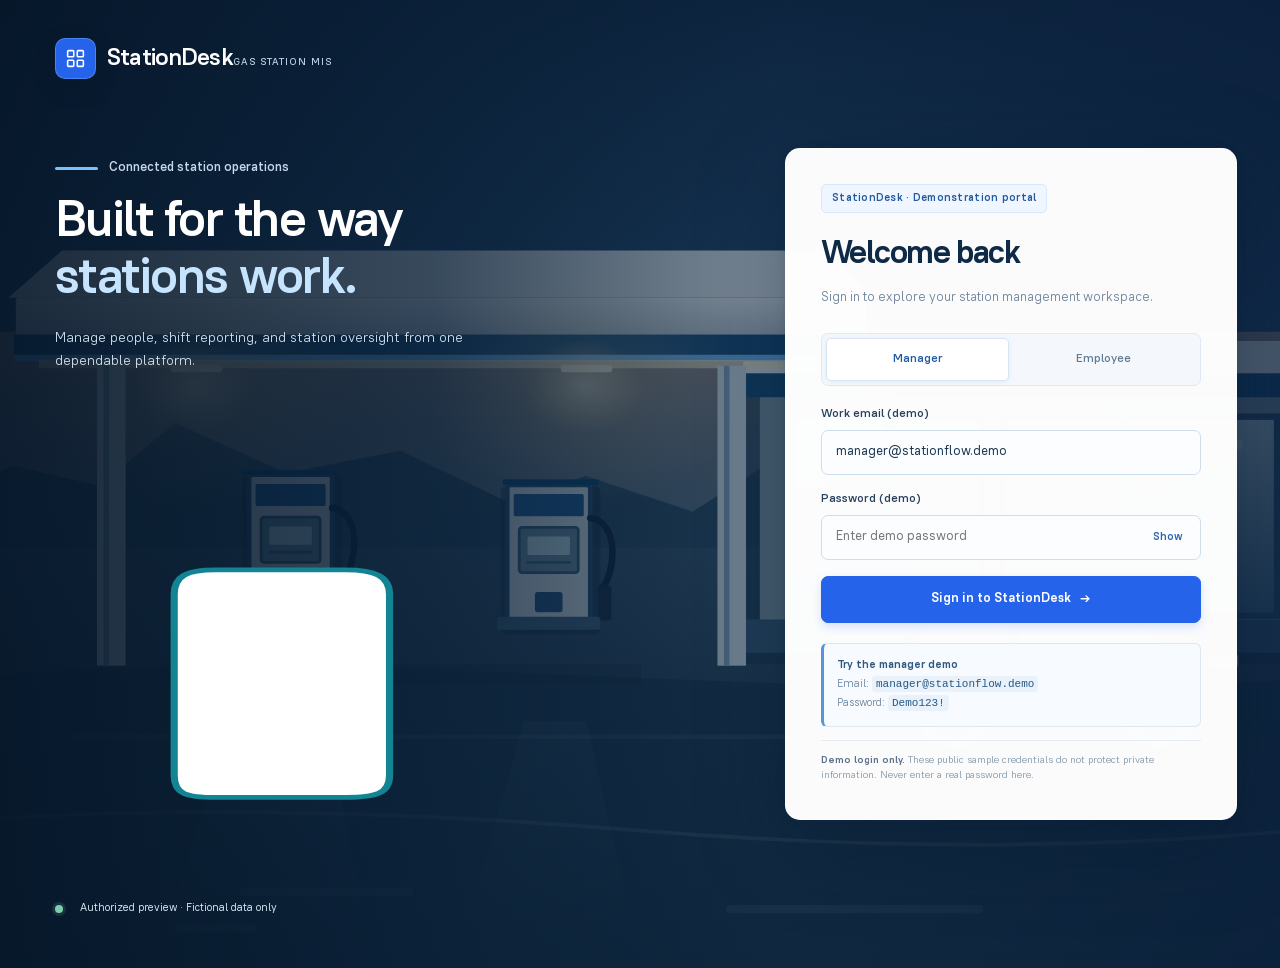
==== commit 3eca5d91: "Enable redesigned StationDesk mobile layout" ====
--- a/frontend-demo/index.html
+++ b/frontend-demo/index.html
@@ -12,6 +12,7 @@
   <link rel="stylesheet" href="./workspace.css">
   <link rel="stylesheet" href="./login-portal.css">
   <link rel="stylesheet" href="./polish.css">
+  <link rel="stylesheet" href="./mobile.css">
   <script src="./core.js" defer></script>
   <script src="./vendor/lottie.min.js" defer></script>
   <script src="./app.js" defer></script>
--- a/frontend-demo/login-portal.css
+++ b/frontend-demo/login-portal.css
@@ -9,7 +9,7 @@
 }
 
 /* StationDesk premium station portal — selected Option C.
-   Fuel-pump animation is user-triggered only; nothing runs in a loop.
+   Fuel-pump animation autoplays and loops; no hover or tap activation.
    Background: original vector forecourt; no third-party assets. */
 .login-shell.station-portal {
   --portal-blue: #2563eb;
--- a/frontend-demo/polish.css
+++ b/frontend-demo/polish.css
@@ -148,8 +148,8 @@
   .workspace-shell .filter-btn { min-height:36px; }
   .workspace-shell .mini-link { min-height:36px; padding:7px; }
   .workspace-shell .mobile-bar button:active,
-  .workspace-shell .nav-item:active,
-  .workspace-shell .btn:active:not(:disabled) { background-color:#dbeafe; }
+  .workspace-shell .nav-item:active { background-color:#dbeafe; }
+  .workspace-shell .btn:active:not(:disabled) { filter:brightness(.92); }
   .station-portal .auth-card .btn.wide:active { background:#1e40af; }
 }
 @media (prefers-reduced-motion:reduce) {
--- a/frontend-demo/mobile.css
+++ b/frontend-demo/mobile.css
@@ -0,0 +1,378 @@
+/* StationDesk mobile-first refinement.
+   Keeps the ADS-inspired design and the uploaded fuel-pump Lottie intact.
+   No decorative UI animations are introduced. */
+
+.mobile-report-list,
+.mobile-more-backdrop,
+.mobile-more-sheet { display:none; }
+
+@media (max-width:810px) {
+  /* One compact, branded hero instead of a full-screen illustration above login. */
+  .login-shell.station-portal {
+    display:block;
+    min-height:100svh;
+    overflow-x:clip;
+    background:#fff;
+  }
+  .login-shell.station-portal::before { display:none; }
+  .station-portal .login-hero {
+    display:block;
+    min-height:0;
+    height:auto;
+    padding:18px 22px 35px;
+    background:
+      linear-gradient(115deg,rgba(7,28,53,.96),rgba(14,51,91,.83)),
+      url("./forecourt-scene.svg") center 55%/cover no-repeat;
+  }
+  .station-portal .brand { font-size:20px; gap:9px; }
+  .station-portal .brand-mark { width:36px;height:36px;flex-basis:36px;border-radius:9px; }
+  .station-portal .brand-subtitle { font-size:9px;margin-top:3px;letter-spacing:.08em; }
+  .station-portal .login-message {
+    margin:19px 0 0;
+    padding:0;
+    display:grid;
+    grid-template-columns:minmax(0,1fr) minmax(108px,138px);
+    grid-template-areas:"eyebrow pump" "headline pump" "summary summary";
+    column-gap:12px;
+    row-gap:3px;
+    align-items:center;
+    max-width:none;
+  }
+  .station-portal .login-message .eyebrow {
+    grid-area:eyebrow;
+    min-width:0;
+    margin:0 0 4px;
+    font-size:11px;
+  }
+  .station-portal .login-message .eyebrow::before {
+    width:17px;height:2px;flex:0 0 17px;
+  }
+  .station-portal .login-message h1 {
+    grid-area:headline;
+    font-size:clamp(27px,5.3vw,37px);
+    line-height:1.13;
+    margin:0;
+    letter-spacing:-.036em;
+  }
+  .station-portal .login-message p {
+    grid-area:summary;
+    margin:10px 0 0;
+    max-width:430px;
+    font-size:12px;
+    line-height:1.55;
+    color:#d9e7f7;
+  }
+  .station-portal .fuel-demo {
+    grid-area:pump;
+    width:100%;
+    max-width:138px;
+    margin:0;
+    padding:0;
+    justify-self:end;
+    align-self:center;
+  }
+  .station-portal .hero-footer { display:none; }
+  .station-portal .login-form-side {
+    display:block;
+    padding:0;
+    background:#fff;
+    border:0;
+  }
+  .station-portal .auth-card {
+    position:relative;
+    z-index:2;
+    width:100%;
+    max-width:none;
+    margin:-17px 0 0;
+    padding:24px 22px max(30px,env(safe-area-inset-bottom));
+    background:#fff;
+    border:0;
+    border-radius:19px 19px 0 0;
+    box-shadow:none;
+  }
+  .station-portal .auth-card .pill { display:none; }
+  .station-portal .auth-card h2 { font-size:27px;margin-bottom:5px;letter-spacing:-.035em; }
+  .station-portal .auth-card .subcopy { font-size:13px;margin-bottom:16px; }
+  .station-portal .role-switch { margin-bottom:16px;padding:4px; }
+  .station-portal .role-switch button { min-height:40px; }
+  .station-portal .field { margin-bottom:14px; }
+  .station-portal .field>span { margin-bottom:6px; }
+  .station-portal .field>input,.station-portal .login-password input {
+    min-height:46px;height:46px;font-size:16px;
+  }
+  .station-portal .password-toggle { font-size:12px; }
+  .station-portal .auth-card .btn.wide { min-height:48px;font-size:14px;margin-top:3px; }
+  .station-portal .auth-card .auth-hint {
+    margin:16px 0 11px;
+    padding:10px 12px;
+    font-size:11px;
+    line-height:1.65;
+  }
+  .station-portal .auth-card .auth-notice { font-size:11px; }
+}
+
+/* 320px-760px phone dashboard: accessible navigation and scan-friendly data. */
+@media (max-width:760px) {
+  .workspace-shell .main-area { min-height:100dvh; }
+  .workspace-shell .topbar {
+    position:sticky;
+    top:0;
+    height:54px;
+    gap:9px;
+    padding:0 max(14px,env(safe-area-inset-right)) 0 max(14px,env(safe-area-inset-left));
+    background:#142b49;
+  }
+  .workspace-shell .top-title { min-width:0;gap:6px; }
+  .workspace-shell .top-title strong {
+    display:block;
+    min-width:0;
+    overflow:hidden;
+    text-overflow:ellipsis;
+    white-space:nowrap;
+    font-size:12px;
+    max-width:150px;
+  }
+  .workspace-shell .workspace-icon { width:25px;height:25px;flex:0 0 25px;margin-right:2px; }
+  .workspace-shell .top-actions { flex:0 0 auto;min-width:0; }
+  .workspace-shell .select.station {
+    min-width:0;
+    width:clamp(112px,33vw,155px);
+    max-width:155px;
+    min-height:34px;
+    font-size:12px;
+    padding:4px 6px;
+  }
+  .workspace-shell .content {
+    padding:18px 14px calc(92px + env(safe-area-inset-bottom)) !important;
+  }
+  .workspace-shell .demo-banner {
+    margin-bottom:19px;
+    padding:9px 11px;
+    border-radius:6px;
+    font-size:11px;
+  }
+  .workspace-shell .page-heading { margin-bottom:17px; }
+  .workspace-shell .page-heading h1 { font-size:23px;line-height:1.2;letter-spacing:-.025em; }
+  .workspace-shell .page-heading p { font-size:12px;line-height:1.5; }
+  .workspace-shell .page-actions { width:100%; }
+  .workspace-shell .page-actions .btn {
+    display:flex;width:100%;min-height:42px;justify-content:center;font-size:13px;
+  }
+  .workspace-shell .kpi-grid {
+    display:grid;
+    grid-template-columns:repeat(2,minmax(0,1fr));
+    align-items:stretch;
+    gap:10px;
+    margin-bottom:23px;
+  }
+  .workspace-shell .kpi {
+    display:flex;
+    flex-direction:column;
+    justify-content:space-between;
+    min-width:0;
+    min-height:110px;
+    padding:13px 12px;
+    background:#fff;
+    border-radius:9px;
+  }
+  .workspace-shell .kpi-label {
+    display:flex;
+    align-items:flex-start;
+    gap:6px;
+    min-height:29px;
+    margin:0 0 11px;
+    font-size:11px;
+    line-height:1.3;
+  }
+  .workspace-shell .kpi-icon { width:25px;height:25px;flex:0 0 25px; }
+  .workspace-shell .kpi-value {
+    font-size:clamp(17px,4.6vw,21px);
+    line-height:1.16;
+    letter-spacing:-.035em;
+    overflow-wrap:anywhere;
+  }
+  .workspace-shell .kpi-foot { font-size:10px;margin-top:8px;line-height:1.35; }
+  .workspace-shell .enterprise-section-heading { margin-bottom:10px; }
+  .workspace-shell .enterprise-section-heading h2 { font-size:16px; }
+  .workspace-shell .enterprise-section-heading p { font-size:11px; }
+  .workspace-shell .enterprise-section-heading.lower-heading { margin-top:24px; }
+  .workspace-shell .card-header { padding:15px 15px 0; }
+  .workspace-shell .card-header.tight { padding-bottom:13px; }
+  .workspace-shell .card-header h2 { font-size:14px; }
+  .workspace-shell .mini-link {
+    display:inline-flex;align-items:center;
+    white-space:nowrap;
+    flex:0 0 auto;
+    font-size:11px;
+    min-height:36px;
+  }
+  .workspace-shell .table-card { overflow:visible; }
+  .workspace-shell .table-card .table-wrap { display:none; }
+  .workspace-shell .mobile-report-list { display:block;border-top:1px solid #e3e8ef; }
+  .workspace-shell .mobile-report-card {
+    display:grid;
+    gap:11px;
+    padding:16px 15px;
+    border-bottom:1px solid #e3e8ef;
+    background:#fff;
+    min-width:0;
+  }
+  .workspace-shell .mobile-report-card:last-child { border-bottom:0;border-radius:0 0 9px 9px; }
+  .workspace-shell .mobile-report-top {
+    display:flex;align-items:flex-start;justify-content:space-between;gap:8px;min-width:0;
+  }
+  .workspace-shell .mobile-report-top > div { display:grid;gap:3px;min-width:0; }
+  .workspace-shell .mobile-report-top strong { font-size:13px;font-weight:650;color:#202939; }
+  .workspace-shell .mobile-report-top span:not(.status) { font-size:11px;color:#6a7585; }
+  .workspace-shell .mobile-report-top .status { flex:0 0 auto; }
+  .workspace-shell .mobile-report-person { font-size:12px;color:#4c5664;overflow-wrap:anywhere; }
+  .workspace-shell .mobile-report-numbers { display:grid;grid-template-columns:1fr 1fr;gap:12px; }
+  .workspace-shell .mobile-report-numbers > div { min-width:0;display:grid;gap:3px; }
+  .workspace-shell .mobile-report-numbers small { color:#6a7585;font-size:10px; }
+  .workspace-shell .mobile-report-numbers b {
+    font-size:13px;font-weight:600;color:#202939;
+    font-variant-numeric:tabular-nums;
+    overflow-wrap:anywhere;
+  }
+  .workspace-shell .mobile-report-actions {
+    display:flex;justify-content:flex-end;gap:8px;flex-wrap:wrap;
+    padding-top:2px;
+  }
+  .workspace-shell .mobile-report-actions .btn { min-height:36px; }
+  .workspace-shell .mobile-report-actions .ui-icon { transform:rotate(-90deg); }
+  .workspace-shell .widget-toolbar { padding:12px; }
+  .workspace-shell .widget-search { height:42px; }
+  .workspace-shell .widget-search input { min-height:38px; }
+  .workspace-shell .filters {
+    display:flex;overflow-x:auto;flex-wrap:nowrap;
+    overscroll-behavior-x:contain;
+    -webkit-overflow-scrolling:touch;
+    scrollbar-width:none;
+    gap:7px;
+    padding:10px 12px;
+  }
+  .workspace-shell .filters::-webkit-scrollbar { display:none; }
+  .workspace-shell .filter-btn { flex:0 0 auto;min-height:36px;padding:7px 13px;border-radius:6px; }
+  .workspace-shell .two-up { display:grid;grid-template-columns:1fr;gap:12px; }
+  .workspace-shell .card-body { padding:14px 15px 18px; }
+  .workspace-shell .chart { height:185px;gap:7px; }
+  .workspace-shell .bar-col { min-width:18px; }
+  .workspace-shell .review-grid,.workspace-shell .team-grid { grid-template-columns:1fr;gap:11px; }
+  .workspace-shell .review-card { padding:17px; }
+  .workspace-shell .review-amount { font-size:21px; }
+  .workspace-shell .review-actions .btn { min-height:44px; }
+  .workspace-shell .alert-feed { gap:10px; }
+  .workspace-shell .alert-card { display:flex;align-items:flex-start;flex-wrap:wrap;padding:15px;gap:10px; }
+  .workspace-shell .alert-card .list-icon { width:32px;height:32px;flex-basis:32px; }
+  .workspace-shell .alert-card .list-main { flex:1 1 calc(100% - 44px);min-width:0; }
+  .workspace-shell .alert-card .status { margin-left:42px; }
+  .workspace-shell .alert-card > .btn { margin:0 0 0 auto;min-height:36px; }
+  .workspace-shell .team-member { align-items:flex-start; }
+  .workspace-shell .team-member .avatar { flex-shrink:0; }
+  .workspace-shell .info-card { padding:18px; }
+  .workspace-shell .kv { align-items:flex-start; }
+  .workspace-shell .kv b { max-width:60%; }
+  .modal-overlay { padding:9px; }
+  .modal-panel {
+    max-height:calc(100dvh - 18px);
+    padding:20px 17px max(20px,env(safe-area-inset-bottom));
+    border-radius:14px;
+    overscroll-behavior:contain;
+    -webkit-overflow-scrolling:touch;
+  }
+  .modal-panel .modal-grid { grid-template-columns:1fr; }
+  .modal-panel .field input,.modal-panel .field select,.modal-panel .field textarea { min-height:45px; }
+  .modal-panel .modal-controls .btn { min-height:44px; }
+  .toast {
+    right:12px;left:12px;bottom:calc(80px + env(safe-area-inset-bottom));
+    max-width:none;
+    padding:12px 14px;
+  }
+  /* Fixed, always-available four-to-five item tab bar. No sideways-scrolling labels. */
+  .workspace-shell .mobile-bar {
+    display:grid;
+    grid-template-columns:repeat(auto-fit,minmax(0,1fr));
+    position:fixed;
+    left:0;right:0;bottom:0;z-index:30;
+    overflow:visible;
+    gap:2px;
+    padding:7px max(7px,env(safe-area-inset-right)) max(7px,env(safe-area-inset-bottom)) max(7px,env(safe-area-inset-left));
+    background:rgba(255,255,255,.98);
+    border-top:1px solid #d9e2ed;
+    box-shadow:0 -4px 18px rgba(13,41,80,.055);
+  }
+  .workspace-shell .mobile-bar button {
+    min-width:0;min-height:48px;
+    padding:5px 2px;
+    display:flex;flex-direction:column;
+    gap:3px;
+    align-items:center;justify-content:center;
+    border-radius:8px;
+    text-align:center;
+    font-size:10px;
+    font-weight:550;
+    line-height:1.15;
+    color:#6a7585;
+    white-space:nowrap;
+  }
+  .workspace-shell .mobile-bar button > span { display:block; }
+  .workspace-shell .mobile-bar button > span:first-child { width:20px;height:20px;display:grid;place-items:center; }
+  .workspace-shell .mobile-bar button .ui-icon { width:20px;height:20px; }
+  .workspace-shell .mobile-bar button.active { background:#eef5ff;color:#1d4ed8;font-weight:650; }
+  .workspace-shell .mobile-bar button:focus-visible { outline-offset:-3px; }
+  .mobile-more-backdrop {
+    display:block;position:fixed;inset:0;z-index:24;
+    background:rgba(8,25,48,.47);
+  }
+  .mobile-more-sheet {
+    display:block;
+    position:fixed;
+    left:12px;right:12px;
+    bottom:calc(74px + env(safe-area-inset-bottom));
+    z-index:27;
+    max-height:calc(100dvh - 115px);
+    overflow-y:auto;
+    background:#fff;
+    border:1px solid #d8e2ef;
+    border-radius:16px;
+    padding:15px;
+    box-shadow:0 18px 48px rgba(5,24,50,.24);
+    overscroll-behavior:contain;
+  }
+  .mobile-more-heading { display:flex;align-items:center;justify-content:space-between;margin-bottom:7px; }
+  .mobile-more-heading b { font-size:15px;color:#202939;font-weight:650; }
+  .mobile-more-dismiss {
+    width:35px;height:35px;border:0;border-radius:8px;background:#eef2f7;
+    color:#344054;font-size:22px;cursor:pointer;
+  }
+  .mobile-more-content { display:grid;gap:6px; }
+  .mobile-more-link {
+    display:flex;align-items:center;gap:11px;
+    width:100%;min-height:51px;
+    border:1px solid #e3e8ef;
+    border-radius:9px;
+    background:#fff;color:#202939;
+    font-size:13px;text-align:left;padding:10px 12px;
+  }
+  .mobile-more-link span { flex:1;overflow-wrap:anywhere; }
+  .mobile-more-link > .ui-icon:last-child { transform:rotate(-90deg);color:#8a95a5; }
+  .mobile-more-link:active { background:#f1f5f9; }
+}
+@media (max-width:380px) {
+  .station-portal .login-hero { padding:16px 17px 33px; }
+  .station-portal .login-message {
+    grid-template-columns:minmax(0,1fr) 108px;
+    column-gap:7px;
+  }
+  .station-portal .login-message .eyebrow { font-size:10px;gap:6px; }
+  .station-portal .login-message h1 { font-size:28px; }
+  .station-portal .fuel-demo { max-width:108px; }
+  .station-portal .auth-card { padding:22px 17px 28px; }
+  .workspace-shell .content { padding-left:12px!important;padding-right:12px!important; }
+  .workspace-shell .kpi-value { font-size:17px; }
+  .workspace-shell .mobile-bar button { font-size:9px; }
+  .workspace-shell .top-title strong { max-width:112px; }
+}
+@media (prefers-reduced-motion:reduce) {
+  .mobile-more-sheet,.mobile-more-backdrop,.mobile-report-card { transition:none!important;animation:none!important; }
+}
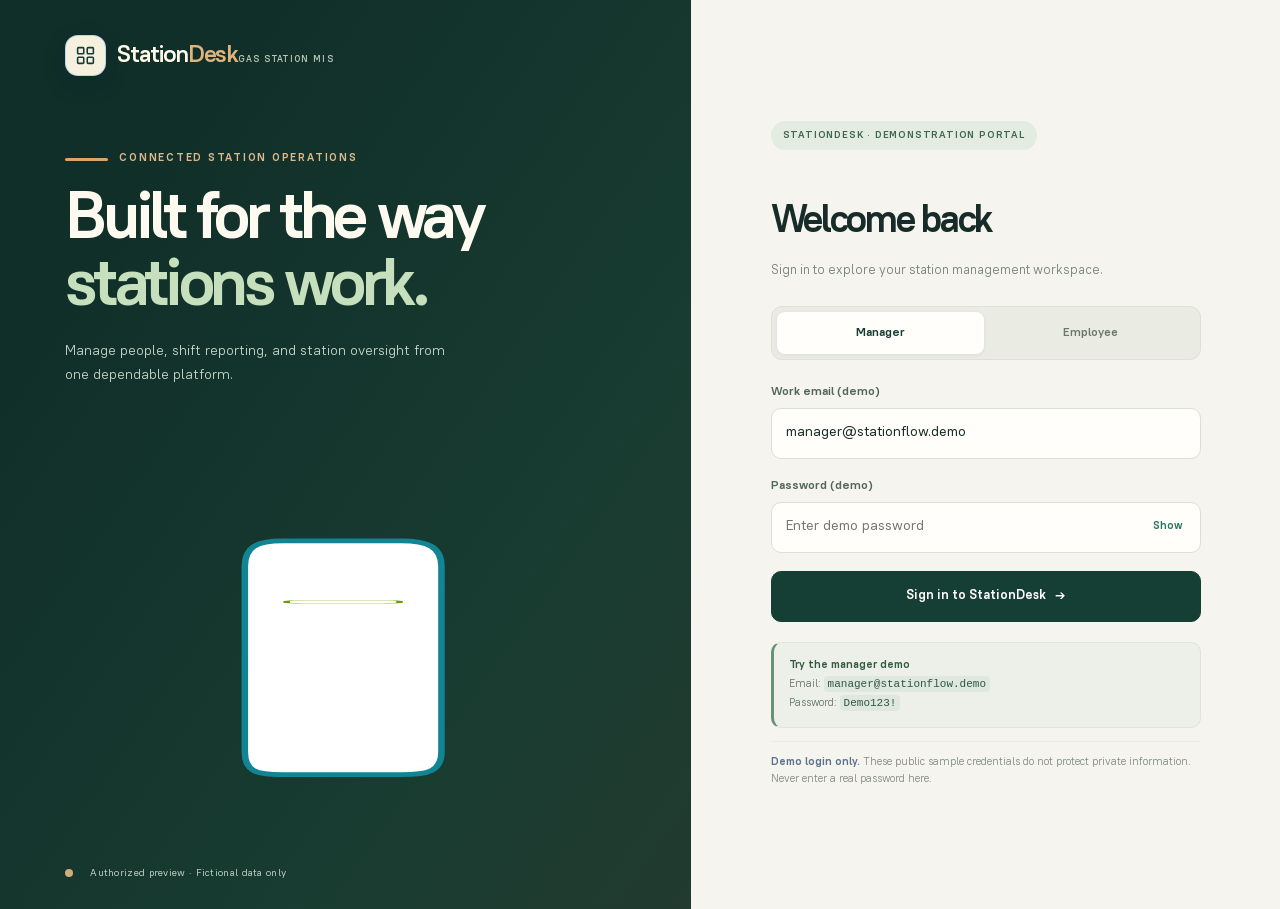
==== commit 30dbda48: "design: enable Taste-inspired StationDesk interface" ====
--- a/frontend-demo/index.html
+++ b/frontend-demo/index.html
@@ -3,7 +3,7 @@
 <head>
   <meta charset="utf-8">
   <meta name="viewport" content="width=device-width, initial-scale=1, viewport-fit=cover">
-  <meta name="theme-color" content="#2563eb">
+  <meta name="theme-color" content="#102f29">
   <meta name="description" content="StationDesk Gas Station MIS — interactive fuel-pump animation and demonstration login.">
   <meta http-equiv="Content-Security-Policy" content="default-src 'self'; base-uri 'self'; object-src 'none'; script-src 'self'; style-src 'self'; img-src 'self' data:; form-action 'self'">
   <title>StationDesk — Gas Station MIS Operations Portal</title>
@@ -13,6 +13,7 @@
   <link rel="stylesheet" href="./login-portal.css">
   <link rel="stylesheet" href="./polish.css">
   <link rel="stylesheet" href="./mobile.css">
+  <link rel="stylesheet" href="./taste-redesign.css">
   <script src="./core.js" defer></script>
   <script src="./vendor/lottie.min.js" defer></script>
   <script src="./app.js" defer></script>
--- a/frontend-demo/taste-redesign.css
+++ b/frontend-demo/taste-redesign.css
@@ -0,0 +1,478 @@
+/* StationDesk / Taste-informed redesign, October 2026.
+   A bespoke "forecourt ledger": warm mineral canvas, ink-dark petrol,
+   restrained signal green and amber. Uses existing accessible workflows.
+   Loaded last so existing layout, tables, dialogs and mobile behaviors survive. */
+
+:root {
+  --sd-ink:#172b29; --sd-pine:#153e35; --sd-pine-deep:#102f29;
+  --sd-signal:#24775d; --sd-tint:#e7f0e9; --sd-ochre:#d5a56c;
+  --sd-paper:#f5f4ef; --sd-white:#fffefa; --sd-line:#e2e4db;
+  --sd-secondary:#66726b; --sd-surface:#edeee7;
+  --ds-primary:var(--sd-pine); --ds-primary-hover:#205445;
+  --ds-primary-active:#12362d; --ds-text:var(--sd-ink);
+  --ds-subtle:var(--sd-secondary); --ds-border:var(--sd-line);
+  --ds-border-muted:var(--sd-line); --ds-gray:var(--sd-paper);
+  --accent:var(--sd-pine); --accent-dark:#205445;
+  --ink:var(--sd-ink); --muted:var(--sd-secondary); --line:var(--sd-line);
+  font-family:"Avenir Next",Avenir,"Segoe UI",Arial,sans-serif;
+  font-size:14px;line-height:1.5;
+}
+body { background:var(--sd-paper);color:var(--sd-ink);font-family:inherit; }
+button,input,select,textarea { font:inherit; }
+button:focus-visible,a:focus-visible,input:focus-visible,select:focus-visible,textarea:focus-visible {
+  outline:2px solid var(--sd-signal);outline-offset:3px;
+}
+::selection { background:#d3e3d7;color:var(--sd-ink); }
+.workspace-shell .ui-icon { stroke-width:1.7; }
+
+/* Forecourt shell: the station identity occupies a single purposeful rail. */
+.app-shell.workspace-shell { grid-template-columns:246px minmax(0,1fr);background:var(--sd-paper); }
+.workspace-shell .sidebar {
+  width:246px; padding:0 13px 20px;gap:0;
+  background:var(--sd-pine-deep);border-right:0;color:#e7eee6;
+}
+.workspace-shell .side-brand {
+  padding:27px 17px 26px;margin:0 -13px;
+  border-bottom:1px solid #ffffff22;background:transparent;
+}
+.workspace-shell .brand { font-size:20px;font-weight:750;letter-spacing:-.055em;color:#f8f5eb;gap:12px; }
+.workspace-shell .brand-dot { color:#dfb37a; }
+.workspace-shell .brand-mark {
+  width:42px;height:42px;flex:0 0 42px;
+  background:#eef2e4;color:var(--sd-pine-deep);border-radius:13px;
+  transform:rotate(-5deg);
+}
+.workspace-shell .brand-mark .ui-icon { width:22px;height:22px;transform:rotate(5deg); }
+.workspace-shell .brand-subtitle {
+  font-size:9px;color:#adbbb3;margin-top:3px;letter-spacing:.16em;
+  font-weight:600;text-transform:uppercase;
+}
+.workspace-shell .side-site {
+  margin:20px 4px 18px;padding:14px 13px;border:1px solid #ffffff25;
+  border-radius:12px;background:#ffffff09;
+}
+.workspace-shell .side-site-label { color:#9dafaa;font-size:10px;letter-spacing:.13em;text-transform:uppercase;font-weight:700; }
+.workspace-shell .side-site b { color:#f6f5eb;font-size:13px;font-weight:650; }
+.workspace-shell .side-site .ui-icon { color:#d5aa75; }
+.workspace-shell .side-site small { color:#acbdb6;font-size:10px; }
+.workspace-shell .nav-label {
+  padding:17px 13px 7px;color:#89a39b;font-size:10px;letter-spacing:.13em;
+  text-transform:uppercase;font-weight:700;
+}
+.workspace-shell .nav-item {
+  padding:11px 12px;margin:3px 0;min-height:44px;
+  border:1px solid transparent;border-radius:11px;
+  color:#c3d0c9;background:transparent;font-size:13px;font-weight:520;
+}
+.workspace-shell .nav-item:hover { background:#ffffff13;color:#fffaf1; }
+.workspace-shell .nav-item.active {
+  background:#f3f0e6;color:#173c33;border-color:#f3f0e6;
+  box-shadow:none;font-weight:750;
+}
+.workspace-shell .nav-item .nav-icon { width:20px;height:20px;color:#9db5ab; }
+.workspace-shell .nav-item .nav-icon .ui-icon { width:18px;height:18px; }
+.workspace-shell .nav-item.active .nav-icon { color:var(--sd-signal); }
+.workspace-shell .nav-count { background:#dfb37a;color:#21392f;border-radius:6px; }
+.workspace-shell .sidebar-note {
+  border:1px solid #ffffff26;border-radius:12px;
+  color:#b8c5bd;background:#ffffff07;padding:14px;line-height:1.65;
+}
+.workspace-shell .sidebar-note strong { color:#f9f5e8; }
+.workspace-shell .side-profile { border-top:1px solid #ffffff29;padding:16px 5px 0;gap:10px; }
+.workspace-shell .side-profile b { color:#fffaf1;font-size:12px; }
+.workspace-shell .side-profile small { color:#aebeb4; }
+.workspace-shell .avatar {
+  background:#e4c8a2;color:#274036;width:38px;height:38px;flex:0 0 38px;
+  border-radius:13px;font-weight:750;
+}
+.workspace-shell .logout { color:#e0e9e2;padding:10px;border-radius:9px; }
+.workspace-shell .logout:hover { background:#ffffff1b;color:#fff; }
+
+/* The header recedes: data owns the emphasis, not the navigation chrome. */
+.workspace-shell .main-area { background:var(--sd-paper);min-width:0; }
+.workspace-shell .topbar {
+  height:76px;padding:0 clamp(25px,4vw,64px);
+  background:var(--sd-paper);border-bottom:1px solid var(--sd-line);
+  box-shadow:none;
+}
+.workspace-shell .top-title { color:#7c8981;font-size:13px;gap:11px; }
+.workspace-shell .workspace-icon {
+  width:34px;height:34px;border-radius:11px;margin-right:4px;
+  background:#e2e9de;color:var(--sd-pine);
+}
+.workspace-shell .top-title strong { font-size:13px;color:var(--sd-ink);font-weight:720; }
+.workspace-shell .top-trail { color:#728078;font-size:13px; }
+.workspace-shell .crumb-slash { color:#a1ada3; }
+.workspace-shell .widget-environment {
+  border:1px solid #d7e1d4;background:#ecf0e8;color:#486b55;
+  font-size:10px;letter-spacing:.08em;text-transform:uppercase;
+  border-radius:100px;padding:4px 10px;
+}
+.workspace-shell .today-stamp { color:#76847a;font-size:12px; }
+.workspace-shell .select.station {
+  min-height:39px;height:39px;border-radius:10px;
+  background:var(--sd-white);color:var(--sd-ink);
+  border:1px solid var(--sd-line);font-size:12px;font-weight:700;padding:7px 12px;
+}
+.workspace-shell .top-role { border-radius:12px;width:36px;height:36px;background:#e5e9de;color:var(--sd-pine);font-weight:700; }
+.workspace-shell .content {
+  max-width:1510px;padding:clamp(25px,3.5vw,48px) clamp(25px,4vw,64px) 84px;
+}
+.workspace-shell .page-heading { margin-bottom:24px;gap:18px;align-items:center; }
+.workspace-shell .page-heading h1 {
+  margin:0 0 6px;color:var(--sd-ink);
+  font-size:clamp(28px,2.9vw,40px);font-weight:760;letter-spacing:-.055em;line-height:1.12;
+}
+.workspace-shell .page-heading p { font-size:13px;color:#6d7b70; }
+.workspace-shell .demo-banner {
+  margin-bottom:25px;padding:10px 15px 10px 14px;border:1px solid #e9ddbe;
+  border-radius:10px;background:#f5f0e2;color:#766344;font-size:11px;line-height:1.55;
+}
+.workspace-shell .demo-banner b { color:#74582f;letter-spacing:.08em;text-transform:uppercase;font-size:10px; }
+.workspace-shell .footer-note { color:#9aa49a;font-size:11px; }
+
+/* Original station-specific insight. All counts come from existing report state. */
+.workspace-shell .station-pulse {
+  display:flex;align-items:center;justify-content:space-between;
+  gap:18px;margin:0 0 22px;padding:20px 24px;
+  border-radius:16px;background:#e3ebe1;border:1px solid #d3dfd3;
+}
+.workspace-shell .station-pulse-copy { display:flex;flex-direction:column;gap:4px;min-width:0; }
+.workspace-shell .station-pulse .pulse-overline {
+  color:#52785c;font-size:10px;letter-spacing:.13em;text-transform:uppercase;font-weight:800;
+}
+.workspace-shell .station-pulse h2 { margin:0;color:#193d33;font-size:20px;font-weight:770;letter-spacing:-.035em;line-height:1.25; }
+.workspace-shell .station-pulse p { margin:0;color:#5d7064;font-size:12px;line-height:1.5; }
+.workspace-shell .station-pulse .btn { flex:0 0 auto;background:#214f3c;border-color:#214f3c;color:#fff; }
+.workspace-shell .station-pulse .btn:hover { background:#173d30;border-color:#173d30; }
+
+/* KPI figures read like an operations ledger, not a row of widgets. */
+.workspace-shell .kpi-grid { gap:13px;margin-bottom:36px; }
+.workspace-shell .card { background:var(--sd-white);border:1px solid var(--sd-line);border-radius:15px;box-shadow:none; }
+.workspace-shell .kpi {
+  position:relative;min-height:151px;border-radius:15px;
+  padding:23px 24px 21px;background:var(--sd-white);box-shadow:none;
+}
+.workspace-shell .kpi:first-child { background:#f0ede3; }
+.workspace-shell .kpi-label {
+  margin:0 0 24px;color:#617168;
+  font-size:11px;font-weight:700;letter-spacing:.015em;align-items:flex-start;
+}
+.workspace-shell .kpi-icon { display:none; }
+.workspace-shell .kpi-value {
+  color:var(--sd-ink);font-size:clamp(22px,2.5vw,34px);
+  font-weight:760;letter-spacing:-.055em;line-height:1.12;
+  font-variant-numeric:tabular-nums;
+}
+.workspace-shell .kpi:first-child .kpi-value { color:var(--sd-pine); }
+.workspace-shell .kpi-foot { font-size:11px;margin-top:9px;color:#78867a; }
+.workspace-shell .kpi-foot strong { color:var(--sd-signal);font-weight:700; }
+.workspace-shell .enterprise-section-heading { margin-bottom:13px; }
+.workspace-shell .enterprise-section-heading.lower-heading { margin-top:29px; }
+.workspace-shell .enterprise-section-heading h2 { font-size:18px;font-weight:750;letter-spacing:-.035em;color:var(--sd-ink); }
+.workspace-shell .enterprise-section-heading p { color:#7e8980;font-size:12px; }
+.workspace-shell .section-caption,.workspace-shell .widget-type { display:none; }
+
+/* Calm data surfaces: the numbers and current period carry the colour. */
+.workspace-shell .table-card { overflow:hidden; }
+.workspace-shell .card-header { padding:22px 24px 6px; }
+.workspace-shell .card-header.tight { padding-bottom:16px; }
+.workspace-shell .card-header h2,.workspace-shell .widget-table-heading b {
+  font-size:15px;color:var(--sd-ink);letter-spacing:-.025em;font-weight:740;
+}
+.workspace-shell .card-header p { color:#818b81;font-size:11px; }
+.workspace-shell .widget-table-heading { padding:22px 24px;border-bottom:1px solid var(--sd-line); }
+.workspace-shell .widget-table-heading span:not(.widget-type) { color:#818b81; }
+.workspace-shell .widget-count {
+  background:#f0f0e9;color:#536358;border-radius:20px;font-size:10px;
+}
+.workspace-shell .mini-link {
+  color:var(--sd-pine);font-weight:760;text-decoration:none;font-size:12px;
+}
+.workspace-shell .mini-link:hover { color:var(--sd-signal);text-decoration:underline; }
+.workspace-shell .table-wrap { border:0; }
+.workspace-shell .data-table th {
+  padding:15px 18px;background:#f8f8f4;border-top:1px solid var(--sd-line);
+  border-bottom:1px solid var(--sd-line);color:#7c877e;
+  font-size:10px;font-weight:750;letter-spacing:.07em;text-transform:uppercase;
+}
+.workspace-shell .data-table td {
+  padding:16px 18px;border-bottom:1px solid #eceee8;font-size:12px;color:#536059;
+}
+.workspace-shell .data-table td b { color:var(--sd-ink);font-weight:700; }
+.workspace-shell .data-table tr:hover { background:#f5f8f2; }
+.workspace-shell .status { border-radius:100px;padding:5px 9px;font-weight:750;font-size:10px; }
+.workspace-shell .status.approved,.workspace-shell .status.resolved { background:#e4f0e7;color:#236344; }
+.workspace-shell .status.pending,.workspace-shell .status.open { background:#f7ecd8;color:#936527; }
+.workspace-shell .status.returned { background:#fae8e5;color:#ab4b3c; }
+.workspace-shell .status.draft { background:#eaede8;color:#586a60; }
+.workspace-shell .two-up { gap:13px; }
+.workspace-shell .card-body { padding:18px 24px 24px; }
+.workspace-shell .chart { border-color:#e4e7dc; }
+.workspace-shell .bar { background:#d6dfd3;border-radius:5px 5px 0 0; }
+.workspace-shell .bar.current { background:var(--sd-signal); }
+.workspace-shell .chart-key { color:#839086; }
+.workspace-shell .chart-key i { background:var(--sd-signal); }
+.workspace-shell .list-row { border-color:#eef0e8;padding:15px 0; }
+.workspace-shell .list-icon { background:#f4efe1;color:#987445;border-radius:10px; }
+.workspace-shell .list-main b { font-size:13px;font-weight:700;color:var(--sd-ink); }
+.workspace-shell .list-main small { font-size:11px;color:#79877d; }
+
+/* Controls, working states and overlays. */
+.workspace-shell .btn,.auth-card .btn,.modal-panel .btn {
+  border:1px solid var(--sd-pine);background:var(--sd-pine);color:#fffefa;
+  min-height:42px;padding:10px 16px;border-radius:10px;
+  font-size:12px;font-weight:760;box-shadow:none;
+}
+.workspace-shell .btn:hover:not(:disabled),.auth-card .btn:hover:not(:disabled),.modal-panel .btn:hover:not(:disabled) {
+  background:#205445;border-color:#205445;color:#fff;
+}
+.workspace-shell .btn.small,.auth-card .btn.small { min-height:35px;padding:7px 12px;font-size:11px;border-radius:9px; }
+.workspace-shell .btn.secondary,.auth-card .btn.secondary,.modal-panel .btn.secondary {
+  color:var(--sd-pine);background:var(--sd-white);border:1px solid #cbd6cc;
+}
+.workspace-shell .btn.secondary:hover:not(:disabled),.auth-card .btn.secondary:hover:not(:disabled),.modal-panel .btn.secondary:hover:not(:disabled) {
+  background:#ecf3ea;border-color:#b4c9b9;color:var(--sd-pine);
+}
+.workspace-shell .btn.ghost { color:var(--sd-pine);background:transparent;border-color:transparent; }
+.workspace-shell .filter-btn {
+  border-radius:100px;border:1px solid #dce4db;min-height:34px;
+  background:transparent;color:#6a786d;font-size:11px;padding:6px 13px;
+}
+.workspace-shell .filter-btn.active { background:var(--sd-pine);border-color:var(--sd-pine);color:white;font-weight:700; }
+.workspace-shell .widget-toolbar,.workspace-shell .filters { background:var(--sd-white);border-bottom-color:var(--sd-line); }
+.workspace-shell .widget-search {
+  background:#f9faf6;border-color:#dce3d9;border-radius:10px;height:42px;color:#75867a;
+}
+.workspace-shell .widget-search input { color:var(--sd-ink);font-size:13px; }
+.workspace-shell .field input,.workspace-shell .field select,.workspace-shell .field textarea,
+.modal-panel .field input,.modal-panel .field select,.modal-panel .field textarea {
+  min-height:42px;border-radius:10px;border:1px solid #dce3d9;background:#fcfcf8;color:var(--sd-ink);
+}
+.workspace-shell .review-card,.workspace-shell .info-card,.workspace-shell .team-member,.workspace-shell .alert-card { border-radius:15px; }
+.workspace-shell .review-card { border-top:1px solid var(--sd-line);padding:23px; }
+.workspace-shell .review-card h3 { color:var(--sd-ink);font-size:17px;font-weight:750; }
+.workspace-shell .review-amount { color:var(--sd-pine);font-size:26px; }
+.workspace-shell .team-member { border-top:1px solid var(--sd-line); }
+.workspace-shell .team-member h3 { color:var(--sd-ink);font-size:14px;font-weight:700; }
+.workspace-shell .alert-card { border-left:3px solid var(--sd-ochre); }
+.workspace-shell .alert-card .list-icon { background:#f4ecd9;color:#9e7339; }
+.workspace-shell .info-card h2,.workspace-shell .kv b { color:var(--sd-ink); }
+.workspace-shell .kv { border-bottom-color:var(--sd-line); }
+.modal-overlay { background:#142922a8; }
+.modal-panel {
+  border:1px solid #d3dbd1;border-radius:18px;
+  box-shadow:0 20px 70px #10241d40;background:var(--sd-white);color:var(--sd-ink);
+}
+.modal-panel h2 { color:var(--sd-ink);font-weight:750;letter-spacing:-.04em;font-size:23px; }
+.modal-panel>p { color:#6a796e;font-size:13px; }
+.modal-panel .modal-close { background:#edf0e8;border-radius:10px;color:var(--sd-ink); }
+.toast { background:#173d31;border-radius:12px;color:white;font-size:12px; }
+
+/* Sign in: an editorial station-facing welcome, no Appsmith components.
+   The original uploaded fuel-pump Lottie remains the only moving artwork. */
+.login-shell.station-portal {
+  grid-template-columns:minmax(0,1.08fr) minmax(380px,.92fr);
+  min-height:100svh;background:var(--sd-paper);
+}
+.login-shell.station-portal::before { background:none;display:none; }
+.station-portal .login-hero {
+  min-height:100svh;min-width:0;
+  padding:35px clamp(32px,5.1vw,82px) 28px;
+  background:var(--sd-pine-deep);
+  color:#fbf9ee;position:relative;
+  isolation:isolate;
+}
+.station-portal .login-hero::before {
+  content:"";position:absolute;inset:0;z-index:-1;pointer-events:none;
+  background:linear-gradient(125deg,transparent 20%,#366b4d38 70%,#d1a76b18 100%);
+}
+.station-portal .brand { font-size:24px;color:#fff9e9;letter-spacing:-.055em; }
+.station-portal .brand-mark { background:#f6f0df;color:#143c32;border-radius:13px; }
+.station-portal .brand-dot { color:#dfb47f; }
+.station-portal .brand-subtitle { color:#b9c7b5;letter-spacing:.15em;text-transform:uppercase;font-weight:650;font-size:9px; }
+.station-portal .login-message { margin:clamp(32px,5vh,76px) 0 0;padding:0;max-width:620px; }
+.station-portal .login-message .eyebrow {
+  color:#ddba8c;font-size:11px;text-transform:uppercase;letter-spacing:.16em;font-weight:800;
+}
+.station-portal .login-message .eyebrow::before { background:#d9a56a; }
+.station-portal .login-message h1 {
+  color:#fffaf0;font-size:clamp(46px,5.2vw,78px);line-height:1.02;
+  letter-spacing:-.065em;font-weight:750;max-width:690px;margin:20px 0 17px;
+}
+.station-portal .login-message h1 em { color:#c6dfbd;font-weight:750; }
+.station-portal .login-message p {
+  color:#c8d7cb;font-size:clamp(13px,1.1vw,16px);line-height:1.65;max-width:390px;
+}
+.station-portal .hero-footer { color:#c0d0c5;font-size:10px;letter-spacing:.03em; }
+.station-portal .hero-footer .pulse { background:#d2ac76;box-shadow:none;animation:none; }
+.station-portal .fuel-demo {
+  width:min(100%,420px);max-width:420px;margin:13px auto 0;
+}
+.station-portal .pump-illustration { width:100%;max-width:none; }
+.station-portal .login-form-side {
+  min-height:100svh;background:var(--sd-paper);border:0;
+  display:grid;place-items:center;padding:42px clamp(28px,5vw,78px);
+}
+.station-portal .auth-card {
+  width:100%;max-width:430px;padding:0;margin:0;background:transparent;
+  box-shadow:none;border:none;
+}
+.station-portal .auth-card .pill {
+  display:inline-flex;background:#e4ebe1;color:#3d6752;border:0;
+  border-radius:100px;font-size:10px;letter-spacing:.08em;text-transform:uppercase;font-weight:750;
+  padding:7px 12px;
+}
+.station-portal .auth-card h2 {
+  font-size:clamp(32px,3vw,45px);color:var(--sd-ink);font-weight:780;
+  letter-spacing:-.06em;margin:26px 0 8px;
+}
+.station-portal .auth-card .subcopy { font-size:13px;color:#738075;margin:0 0 24px; }
+.station-portal .role-switch {
+  border:1px solid #dde2d7;background:#eaece4;border-radius:11px;
+  padding:5px;margin-bottom:23px;
+}
+.station-portal .role-switch button {
+  min-height:41px;border-radius:8px;font-size:12px;color:#6a776b;font-weight:650;
+}
+.station-portal .role-switch button.active {
+  color:#173d32;background:#fffefa;border:0;box-shadow:0 1px 4px #20352712;font-weight:780;
+}
+.station-portal .field { margin-bottom:18px; }
+.station-portal .field>span { color:#53665a;font-size:12px;font-weight:740; }
+.station-portal .field>input,.station-portal .login-password input {
+  background:#fffefa;border:1px solid #d9e1d6;min-height:51px;height:51px;
+  border-radius:10px;color:var(--sd-ink);padding:12px 14px;font-size:14px;
+}
+.station-portal .field input:hover { border-color:#9cad9f; }
+.station-portal .field input:focus { border-color:var(--sd-signal);box-shadow:0 0 0 3px #2f795225;outline:none; }
+.station-portal .password-toggle { color:var(--sd-signal);font-weight:750; }
+.station-portal .auth-card .btn.wide {
+  min-height:51px;margin-top:7px;border-radius:10px;background:var(--sd-pine);
+  border-color:var(--sd-pine);color:#fffefa;font-size:13px;font-weight:760;box-shadow:none;
+}
+.station-portal .auth-card .btn.wide:hover { background:#205445;border-color:#205445;box-shadow:none;transform:none; }
+.station-portal .auth-card .auth-hint {
+  border:1px solid #dfe5d9;border-left:3px solid #679278;
+  border-radius:10px;background:#ecf0e8;color:#637264;padding:13px 15px;
+}
+.station-portal .auth-card .auth-hint b { color:#335a40; }
+.station-portal .auth-card .auth-hint code { background:#dfe8de;color:#30563c; }
+.station-portal .auth-card .auth-notice { color:#7f897d;font-size:11px; }
+
+/* Tablet and phone: no horizontally squeezed desktop interface. */
+@media (max-width:1190px) and (min-width:761px) {
+  .app-shell.workspace-shell { grid-template-columns:216px minmax(0,1fr); }
+  .workspace-shell .sidebar { width:216px; }
+  .workspace-shell .content { padding-left:25px;padding-right:25px; }
+  .workspace-shell .kpi-grid { grid-template-columns:repeat(2,minmax(0,1fr)); }
+  .station-portal .login-message h1 { font-size:clamp(38px,4.4vw,58px); }
+}
+@media (max-width:810px) {
+  .login-shell.station-portal { display:block;background:var(--sd-paper);min-height:100svh; }
+  .station-portal .login-hero {
+    min-height:0;height:auto;padding:24px 22px 37px;
+    background:var(--sd-pine-deep);
+  }
+  .station-portal .login-hero::before { background:linear-gradient(105deg,transparent,#3162472d); }
+  .station-portal .brand { font-size:20px; }
+  .station-portal .login-message { margin:20px 0 0; }
+  .station-portal .login-message .eyebrow { font-size:10px;letter-spacing:.07em; }
+  .station-portal .login-message h1 {
+    font-size:clamp(28px,6vw,42px);line-height:1.1;margin:7px 0 0;
+    letter-spacing:-.055em;
+  }
+  .station-portal .login-message p { font-size:12px;color:#cddfd2;line-height:1.55; }
+  .station-portal .fuel-demo { width:100%;max-width:145px;margin:0; }
+  .station-portal .login-form-side {
+    min-height:0;display:block;background:var(--sd-paper);border:0;padding:0;
+  }
+  .station-portal .auth-card {
+    width:100%;max-width:none;padding:26px 23px max(30px,env(safe-area-inset-bottom));
+    border-radius:22px 22px 0 0;margin:-19px 0 0;background:var(--sd-paper);
+  }
+  .station-portal .auth-card .pill { display:none; }
+  .station-portal .auth-card h2 { margin:0 0 6px;font-size:30px; }
+  .station-portal .auth-card .subcopy { margin-bottom:17px;font-size:12px; }
+  .station-portal .auth-card .role-switch { margin-bottom:17px; }
+  .station-portal .auth-card .btn.wide { min-height:50px; }
+}
+@media (max-width:760px) {
+  .app-shell.workspace-shell { display:block; }
+  .workspace-shell .sidebar { display:none; }
+  .workspace-shell .topbar {
+    height:65px;padding:0 max(17px,env(safe-area-inset-left)) 0 max(17px,env(safe-area-inset-right));
+    background:var(--sd-paper);border-bottom:1px solid var(--sd-line);
+  }
+  .workspace-shell .top-title strong { color:var(--sd-ink);font-size:12px;max-width:130px; }
+  .workspace-shell .workspace-icon { background:#e2e9de;color:var(--sd-pine);width:31px;height:31px; }
+  .workspace-shell .select.station {
+    background:var(--sd-white);color:var(--sd-pine);border:1px solid #d1d8cd;
+    width:clamp(108px,33vw,152px);height:38px;min-height:38px;
+  }
+  .workspace-shell .content {
+    padding:20px 17px calc(116px + env(safe-area-inset-bottom)) !important;
+  }
+  .workspace-shell .page-heading { margin-bottom:21px; }
+  .workspace-shell .page-heading h1 { font-size:29px;line-height:1.13;letter-spacing:-.055em; }
+  .workspace-shell .page-heading p { font-size:12px; }
+  .workspace-shell .demo-banner { margin-bottom:19px;border-radius:11px;padding:10px 13px;font-size:10px; }
+  .workspace-shell .station-pulse {
+    padding:18px;flex-wrap:wrap;align-items:flex-start;gap:12px;border-radius:14px;margin-bottom:17px;
+  }
+  .workspace-shell .station-pulse h2 { font-size:18px; }
+  .workspace-shell .station-pulse .btn { width:100%; }
+  .workspace-shell .kpi-grid { gap:11px;margin-bottom:26px; }
+  .workspace-shell .kpi { min-height:128px;padding:18px 16px; }
+  .workspace-shell .kpi-label { margin-bottom:18px;font-size:11px; }
+  .workspace-shell .kpi-value { font-size:clamp(18px,4.1vw,24px);line-height:1.16;overflow-wrap:anywhere; }
+  .workspace-shell .kpi-foot { font-size:10px; }
+  .workspace-shell .enterprise-section-heading h2 { font-size:16px; }
+  .workspace-shell .card { border-radius:13px; }
+  .workspace-shell .card-header { padding:16px 17px 5px; }
+  .workspace-shell .card-header.tight { padding-bottom:13px; }
+  .workspace-shell .card-body { padding:14px 17px 18px; }
+  .workspace-shell .mobile-report-card {
+    border:1px solid #e0e6da;border-radius:13px;background:#fffefa;
+    box-shadow:none;padding:17px;margin:0;
+  }
+  .workspace-shell .mobile-report-card + .mobile-report-card { margin-top:10px; }
+  .workspace-shell .mobile-report-top strong { color:var(--sd-ink); }
+  .workspace-shell .mobile-report-numbers b { color:var(--sd-pine); }
+  .workspace-shell .mobile-report-actions .btn { min-height:39px; }
+  .workspace-shell .review-grid,.workspace-shell .team-grid { gap:12px; }
+  .workspace-shell .mobile-bar {
+    position:fixed;bottom:max(12px,env(safe-area-inset-bottom));left:12px;right:12px;
+    width:auto;padding:7px;border:1px solid #d8ded2;border-radius:18px;
+    background:#fffefa;box-shadow:0 9px 30px #16352924;z-index:8;
+    gap:2px;justify-content:space-between;
+  }
+  .workspace-shell .mobile-bar button {
+    border-radius:12px;min-width:0;min-height:55px;padding:7px 3px;
+    flex:1 1 0;color:#627568;font-size:10px;font-weight:650;
+  }
+  .workspace-shell .mobile-bar button .ui-icon { width:19px;height:19px; }
+  .workspace-shell .mobile-bar button.active {
+    background:#e5eee3;color:var(--sd-pine);font-weight:800;
+  }
+  .mobile-more-sheet {
+    background:#fffefa;border:1px solid #dce3d8;border-radius:20px 20px 0 0;
+    box-shadow:0 -8px 42px #172b2924;
+  }
+  .mobile-more-heading b { color:var(--sd-ink); }
+  .mobile-more-link { color:var(--sd-ink); }
+  .mobile-more-link:active { background:#edf4ea; }
+  .modal-panel { border-radius:17px;background:var(--sd-white); }
+}
+@media (max-width:380px) {
+  .station-portal .login-hero { padding:19px 17px 31px; }
+  .station-portal .login-message h1 { font-size:27px; }
+  .station-portal .fuel-demo { max-width:116px; }
+  .station-portal .auth-card { padding:22px 17px 29px; }
+  .workspace-shell .content { padding-left:13px!important;padding-right:13px!important; }
+  .workspace-shell .kpi { padding:15px 12px; }
+  .workspace-shell .kpi-value { font-size:18px; }
+}
+@media (prefers-reduced-motion:reduce) {
+  .workspace-shell *, .modal-panel *, .mobile-more-sheet * { scroll-behavior:auto;transition:none!important; }
+}
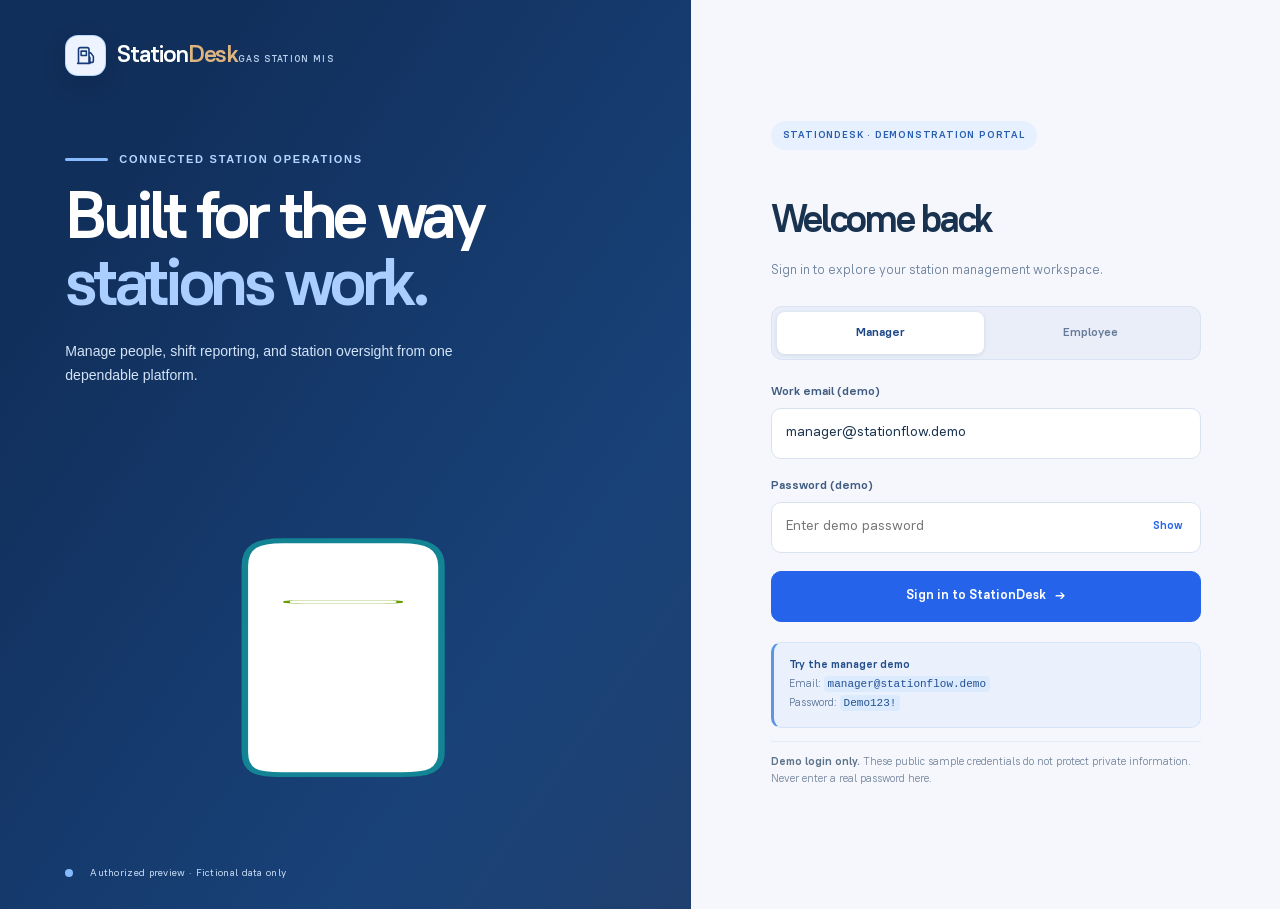
==== commit e009e8be: "style: use blue browser theme on public StationDesk landing screen" ====
--- a/frontend-demo/index.html
+++ b/frontend-demo/index.html
@@ -3,7 +3,7 @@
 <head>
   <meta charset="utf-8">
   <meta name="viewport" content="width=device-width, initial-scale=1, viewport-fit=cover">
-  <meta name="theme-color" content="#102f29">
+  <meta name="theme-color" content="#112f5b">
   <meta name="description" content="StationDesk Gas Station MIS — interactive fuel-pump animation and demonstration login.">
   <meta http-equiv="Content-Security-Policy" content="default-src 'self'; base-uri 'self'; object-src 'none'; script-src 'self'; style-src 'self'; img-src 'self' data:; form-action 'self'">
   <title>StationDesk — Gas Station MIS Operations Portal</title>
--- a/frontend-demo/taste-redesign.css
+++ b/frontend-demo/taste-redesign.css
@@ -476,3 +476,99 @@
 @media (prefers-reduced-motion:reduce) {
   .workspace-shell *, .modal-panel *, .mobile-more-sheet * { scroll-behavior:auto;transition:none!important; }
 }
+
+/* Deliberately replace the old Appsmith-associated hero type treatment. */
+.station-portal .login-message { font-family:"Avenir Next",Avenir,"Segoe UI",Arial,sans-serif; }
+
+
+/* Login page only: blue replaces green, while the authenticated workspace retains its current palette. */
+.login-shell.station-portal {
+  --sd-ink:#19324f;
+  --sd-pine:#2563eb;
+  --sd-pine-deep:#112f5b;
+  --sd-signal:#2563eb;
+  --sd-tint:#e8f1ff;
+  --sd-paper:#f5f7fc;
+  --sd-white:#ffffff;
+  --sd-line:#dbe4f1;
+  --sd-secondary:#64748b;
+  background:var(--sd-paper);
+}
+.login-shell.station-portal .login-hero {
+  background:#112f5b;
+  color:#f7faff;
+}
+.login-shell.station-portal .login-hero::before {
+  background:linear-gradient(125deg,transparent 18%,#317ed83d 73%,#8cbcff1f 100%);
+}
+.login-shell.station-portal .brand { color:#ffffff; }
+.login-shell.station-portal .brand-mark { background:#edf4ff;color:#153b79; }
+.login-shell.station-portal .brand-subtitle { color:#bbd2ef; }
+.login-shell.station-portal .login-message .eyebrow { color:#b6d5ff; }
+.login-shell.station-portal .login-message .eyebrow::before { background:#88baff; }
+.login-shell.station-portal .login-message h1 { color:#ffffff; }
+.login-shell.station-portal .login-message h1 em { color:#a9ceff; }
+.login-shell.station-portal .login-message p { color:#d4e4f8; }
+.login-shell.station-portal .hero-footer { color:#cee2f9; }
+.login-shell.station-portal .hero-footer .pulse { background:#85baff; }
+.login-shell.station-portal .login-form-side { background:var(--sd-paper); }
+.login-shell.station-portal .auth-card .pill {
+  background:#e7f0ff;
+  color:#275eb1;
+}
+.login-shell.station-portal .auth-card h2 { color:var(--sd-ink); }
+.login-shell.station-portal .auth-card .subcopy { color:#687d99; }
+.login-shell.station-portal .role-switch {
+  background:#e9eef8;
+  border-color:#dae3f3;
+}
+.login-shell.station-portal .role-switch button { color:#657a99; }
+.login-shell.station-portal .role-switch button.active {
+  background:#ffffff;
+  color:#1b4587;
+  box-shadow:0 1px 4px #153c7920;
+}
+.login-shell.station-portal .field>span { color:#405c81; }
+.login-shell.station-portal .field>input,
+.login-shell.station-portal .login-password input {
+  background:#ffffff;
+  border-color:#d9e3f0;
+  color:#19324f;
+}
+.login-shell.station-portal .field input:hover { border-color:#96b8e7; }
+.login-shell.station-portal .field input:focus {
+  border-color:#2563eb;
+  box-shadow:0 0 0 3px #2563eb24;
+}
+.login-shell.station-portal .password-toggle { color:#2563eb; }
+.login-shell.station-portal .auth-card .btn.wide {
+  background:#2563eb;
+  border-color:#2563eb;
+  color:#ffffff;
+}
+.login-shell.station-portal .auth-card .btn.wide:hover {
+  background:#1d4ed8;
+  border-color:#1d4ed8;
+}
+.login-shell.station-portal .auth-card .auth-hint {
+  background:#eaf1fd;
+  border-color:#d7e5fa;
+  border-left-color:#5c95e3;
+  color:#567194;
+}
+.login-shell.station-portal .auth-card .auth-hint b { color:#234e8b; }
+.login-shell.station-portal .auth-card .auth-hint code {
+  background:#dbeafd;
+  color:#224f91;
+}
+.login-shell.station-portal .auth-card .auth-notice { color:#70829a; }
+@media (max-width:810px) {
+  .login-shell.station-portal .login-hero {
+    background:#112f5b;
+  }
+  .login-shell.station-portal .login-hero::before {
+    background:linear-gradient(105deg,transparent,#3379cd33);
+  }
+  .login-shell.station-portal .login-message p { color:#d4e4f8; }
+  .login-shell.station-portal .auth-card { background:var(--sd-paper); }
+}
